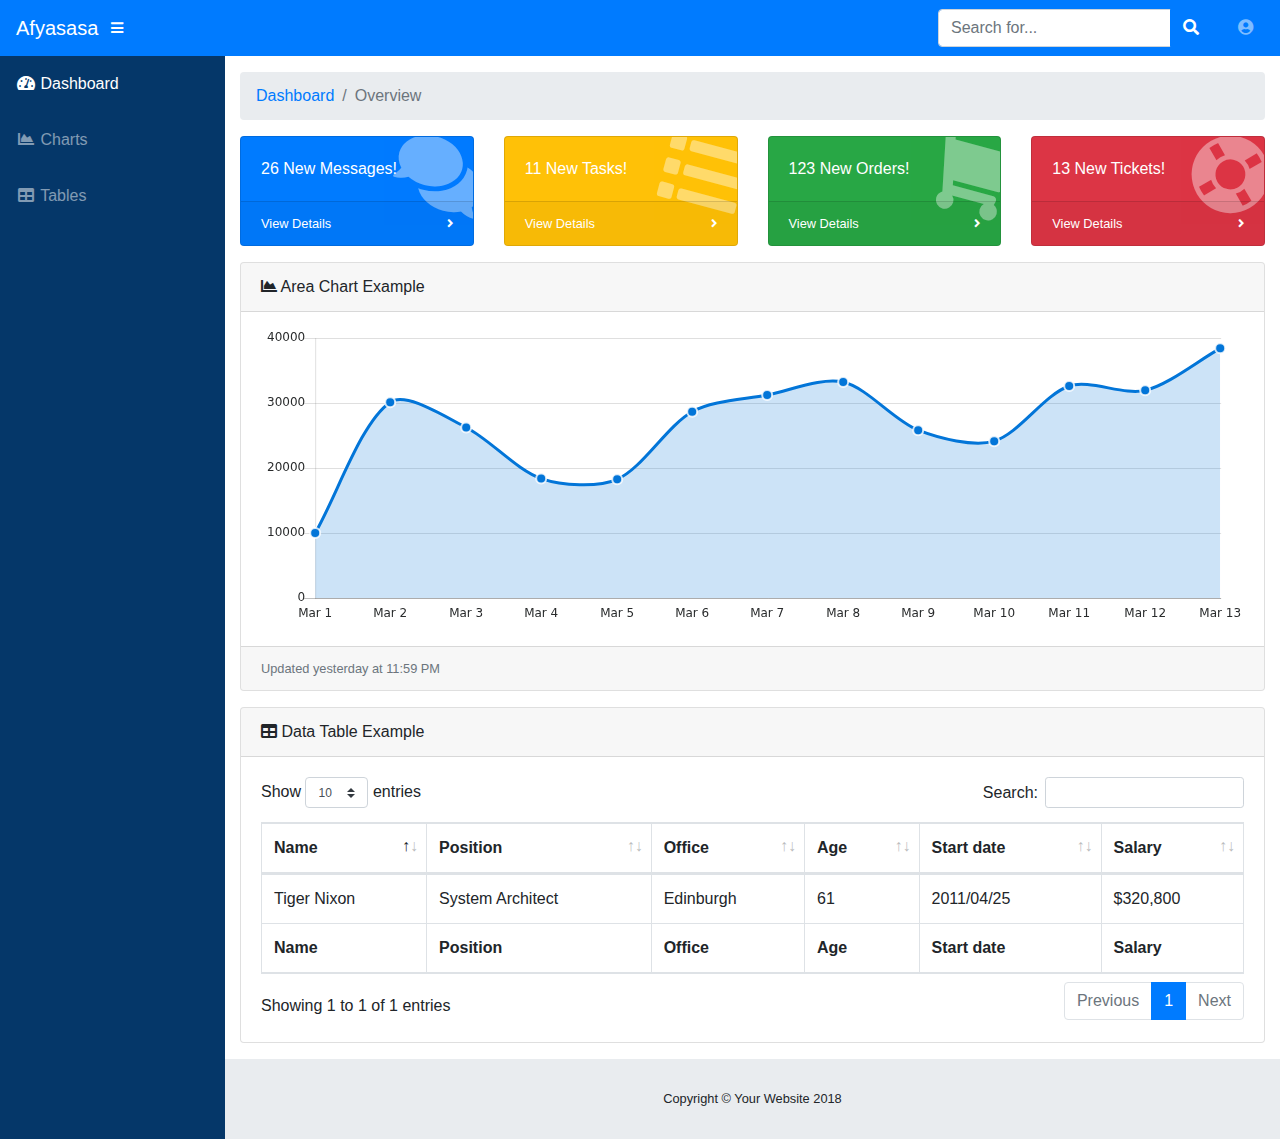
==== dashboard/index.html @ caf33d4a "intial commit" ====
<!DOCTYPE html>
<html lang="en">

  <head>

    <meta charset="utf-8">
    <meta http-equiv="X-UA-Compatible" content="IE=edge">
    <meta name="viewport" content="width=device-width, initial-scale=1, shrink-to-fit=no">
    <meta name="description" content="">
    <meta name="author" content="">

    <title>AfyaSasa - Dashboard</title>
    <link href="../ui/css/bootstrap.min.css" rel="stylesheet">
    <link href="../ui/css/fontawesome-free/css/all.min.css" rel="stylesheet" type="text/css">
    <link href="../ui/vendor/datatables/dataTables.bootstrap4.css" rel="stylesheet">
    <link href="../ui/css/sb-admin.css" rel="stylesheet">

  </head>

  <body id="page-top">

    <nav class="navbar navbar-expand navbar-dark bg-primary static-top">

      <a class="navbar-brand mr-1" href="index.html">Afyasasa</a>

      <button class="btn btn-link btn-sm text-white order-1 order-sm-0" id="sidebarToggle" href="#">
        <i class="fas fa-bars"></i>
      </button>

      <!-- Navbar Search -->
      <form class="d-none d-md-inline-block form-inline ml-auto mr-0 mr-md-3 my-2 my-md-0">
        <div class="input-group">
          <input type="text" class="form-control" placeholder="Search for..." aria-label="Search" aria-describedby="basic-addon2">
          <div class="input-group-append">
            <button class="btn btn-primary" type="button">
              <i class="fas fa-search"></i>
            </button>
          </div>
        </div>
      </form>

      <!-- Navbar -->
      <ul class="navbar-nav ml-auto ml-md-0">
        <li class="nav-item dropdown no-arrow">
          <a class="nav-link dropdown-toggle" href="#" id="userDropdown" role="button" data-toggle="dropdown" aria-haspopup="true" aria-expanded="false">
            <i class="fas fa-user-circle fa-fw"></i>
          </a>
          <div class="dropdown-menu dropdown-menu-right" aria-labelledby="userDropdown">
            <a class="dropdown-item" href="#">Settings</a>
            <a class="dropdown-item" href="#">Activity Log</a>
            <div class="dropdown-divider"></div>
            <a class="dropdown-item" href="#" data-toggle="modal" data-target="#logoutModal">Logout</a>
          </div>
        </li>
      </ul>

    </nav>

    <div id="wrapper">

      <!-- Sidebar -->
      <ul class="sidebar navbar-nav">
        <li class="nav-item active">
          <a class="nav-link" href="index.html">
            <i class="fas fa-fw fa-tachometer-alt"></i>
            <span>Dashboard</span>
          </a>
        </li>
        <!--<li class="nav-item dropdown">
          <a class="nav-link dropdown-toggle" href="#" id="pagesDropdown" role="button" data-toggle="dropdown" aria-haspopup="true" aria-expanded="false">
            <i class="fas fa-fw fa-folder"></i>
            <span>Pages</span>
          </a>
          <div class="dropdown-menu" aria-labelledby="pagesDropdown">
            <h6 class="dropdown-header">Login Screens:</h6>
            <a class="dropdown-item" href="login.html">Login</a>
            <a class="dropdown-item" href="register.html">Register</a>
            <a class="dropdown-item" href="forgot-password.html">Forgot Password</a>
            <div class="dropdown-divider"></div>
            <h6 class="dropdown-header">Other Pages:</h6>
            <a class="dropdown-item" href="404.html">404 Page</a>
            <a class="dropdown-item" href="blank.html">Blank Page</a>
          </div>
        </li>-->
        <li class="nav-item">
          <a class="nav-link" href="charts.html">
            <i class="fas fa-fw fa-chart-area"></i>
            <span>Charts</span></a>
        </li>
        <li class="nav-item">
          <a class="nav-link" href="tables.html">
            <i class="fas fa-fw fa-table"></i>
            <span>Tables</span></a>
        </li>
      </ul>

      <div id="content-wrapper">

        <div class="container-fluid">

          <!-- Breadcrumbs-->
          <ol class="breadcrumb">
            <li class="breadcrumb-item">
              <a href="#">Dashboard</a>
            </li>
            <li class="breadcrumb-item active">Overview</li>
          </ol>

          <!-- Icon Cards-->
          <div class="row">
            <div class="col-xl-3 col-sm-6 mb-3">
              <div class="card text-white bg-primary o-hidden h-100">
                <div class="card-body">
                  <div class="card-body-icon">
                    <i class="fas fa-fw fa-comments"></i>
                  </div>
                  <div class="mr-5">26 New Messages!</div>
                </div>
                <a class="card-footer text-white clearfix small z-1" href="#">
                  <span class="float-left">View Details</span>
                  <span class="float-right">
                    <i class="fas fa-angle-right"></i>
                  </span>
                </a>
              </div>
            </div>
            <div class="col-xl-3 col-sm-6 mb-3">
              <div class="card text-white bg-warning o-hidden h-100">
                <div class="card-body">
                  <div class="card-body-icon">
                    <i class="fas fa-fw fa-list"></i>
                  </div>
                  <div class="mr-5">11 New Tasks!</div>
                </div>
                <a class="card-footer text-white clearfix small z-1" href="#">
                  <span class="float-left">View Details</span>
                  <span class="float-right">
                    <i class="fas fa-angle-right"></i>
                  </span>
                </a>
              </div>
            </div>
            <div class="col-xl-3 col-sm-6 mb-3">
              <div class="card text-white bg-success o-hidden h-100">
                <div class="card-body">
                  <div class="card-body-icon">
                    <i class="fas fa-fw fa-shopping-cart"></i>
                  </div>
                  <div class="mr-5">123 New Orders!</div>
                </div>
                <a class="card-footer text-white clearfix small z-1" href="#">
                  <span class="float-left">View Details</span>
                  <span class="float-right">
                    <i class="fas fa-angle-right"></i>
                  </span>
                </a>
              </div>
            </div>
            <div class="col-xl-3 col-sm-6 mb-3">
              <div class="card text-white bg-danger o-hidden h-100">
                <div class="card-body">
                  <div class="card-body-icon">
                    <i class="fas fa-fw fa-life-ring"></i>
                  </div>
                  <div class="mr-5">13 New Tickets!</div>
                </div>
                <a class="card-footer text-white clearfix small z-1" href="#">
                  <span class="float-left">View Details</span>
                  <span class="float-right">
                    <i class="fas fa-angle-right"></i>
                  </span>
                </a>
              </div>
            </div>
          </div>

          <!-- Area Chart Example-->
          <div class="card mb-3">
            <div class="card-header">
              <i class="fas fa-chart-area"></i>
              Area Chart Example</div>
            <div class="card-body">
              <canvas id="myAreaChart" width="100%" height="30"></canvas>
            </div>
            <div class="card-footer small text-muted">Updated yesterday at 11:59 PM</div>
          </div>

          <!-- DataTables Example -->
          <div class="card mb-3">
            <div class="card-header">
              <i class="fas fa-table"></i>
              Data Table Example</div>
            <div class="card-body">
              <div class="table-responsive">
                <table class="table table-bordered" id="dataTable" width="100%" cellspacing="0">
                  <thead>
                    <tr>
                      <th>Name</th>
                      <th>Position</th>
                      <th>Office</th>
                      <th>Age</th>
                      <th>Start date</th>
                      <th>Salary</th>
                    </tr>
                  </thead>
                  <tfoot>
                    <tr>
                      <th>Name</th>
                      <th>Position</th>
                      <th>Office</th>
                      <th>Age</th>
                      <th>Start date</th>
                      <th>Salary</th>
                    </tr>
                  </tfoot>
                  <tbody>
                    <tr>
                      <td>Tiger Nixon</td>
                      <td>System Architect</td>
                      <td>Edinburgh</td>
                      <td>61</td>
                      <td>2011/04/25</td>
                      <td>$320,800</td>
                    </tr>
                  </tbody>
                </table>
              </div>
            </div>
          </div>

        </div>
        <!-- /.container-fluid -->

        <!-- Sticky Footer -->
        <footer class="sticky-footer">
          <div class="container my-auto">
            <div class="copyright text-center my-auto">
              <span>Copyright © Your Website 2018</span>
            </div>
          </div>
        </footer>

      </div>
      <!-- /.content-wrapper -->

    </div>
    <!-- /#wrapper -->

    <!-- Scroll to Top Button-->
    <a class="scroll-to-top rounded" href="#page-top">
      <i class="fas fa-angle-up"></i>
    </a>

    <!-- Logout Modal-->
    <div class="modal fade" id="logoutModal" tabindex="-1" role="dialog" aria-labelledby="exampleModalLabel" aria-hidden="true">
      <div class="modal-dialog" role="document">
        <div class="modal-content">
          <div class="modal-header">
            <h5 class="modal-title" id="exampleModalLabel">Ready to Leave?</h5>
            <button class="close" type="button" data-dismiss="modal" aria-label="Close">
              <span aria-hidden="true">×</span>
            </button>
          </div>
          <div class="modal-body">Select "Logout" below if you are ready to end your current session.</div>
          <div class="modal-footer">
            <button class="btn btn-secondary" type="button" data-dismiss="modal">Cancel</button>
            <a class="btn btn-primary" href="../auth/login.html">Logout</a>
          </div>
        </div>
      </div>
    </div>

    <!-- Bootstrap core JavaScript-->
    <script src="../ui/js/jquery.min.js"></script>
    <script src="../ui/js/bootstrap.bundle.js"></script>
    <script src="../ui/js/jquery.easing.min.js"></script>
    <script src="../ui/vendor/chart.js/Chart.min.js"></script>
    <script src="../ui/vendor/datatables/jquery.dataTables.js"></script>
    <script src="../ui/vendor/datatables/dataTables.bootstrap4.js"></script>
    <script src="../ui/js/sb-admin.js"></script>

    <script src="../ui/js/demo/datatables-demo.js"></script>
    <script src="../ui/js/demo/chart-area-demo.js"></script>

  </body>

</html>
---- ui/css/fontawesome-free/css/all.min.css ----
/*!
 * Font Awesome Free 5.3.1 by @fontawesome - https://fontawesome.com
 * License - https://fontawesome.com/license/free (Icons: CC BY 4.0, Fonts: SIL OFL 1.1, Code: MIT License)
 */
.fa,.fab,.fal,.far,.fas{-moz-osx-font-smoothing:grayscale;-webkit-font-smoothing:antialiased;display:inline-block;font-style:normal;font-variant:normal;text-rendering:auto;line-height:1}.fa-lg{font-size:1.33333em;line-height:.75em;vertical-align:-.0667em}.fa-xs{font-size:.75em}.fa-sm{font-size:.875em}.fa-1x{font-size:1em}.fa-2x{font-size:2em}.fa-3x{font-size:3em}.fa-4x{font-size:4em}.fa-5x{font-size:5em}.fa-6x{font-size:6em}.fa-7x{font-size:7em}.fa-8x{font-size:8em}.fa-9x{font-size:9em}.fa-10x{font-size:10em}.fa-fw{text-align:center;width:1.25em}.fa-ul{list-style-type:none;margin-left:2.5em;padding-left:0}.fa-ul>li{position:relative}.fa-li{left:-2em;position:absolute;text-align:center;width:2em;line-height:inherit}.fa-border{border:.08em solid #eee;border-radius:.1em;padding:.2em .25em .15em}.fa-pull-left{float:left}.fa-pull-right{float:right}.fa.fa-pull-left,.fab.fa-pull-left,.fal.fa-pull-left,.far.fa-pull-left,.fas.fa-pull-left{margin-right:.3em}.fa.fa-pull-right,.fab.fa-pull-right,.fal.fa-pull-right,.far.fa-pull-right,.fas.fa-pull-right{margin-left:.3em}.fa-spin{animation:fa-spin 2s infinite linear}.fa-pulse{animation:fa-spin 1s infinite steps(8)}@keyframes fa-spin{0%{transform:rotate(0deg)}to{transform:rotate(1turn)}}.fa-rotate-90{-ms-filter:"progid:DXImageTransform.Microsoft.BasicImage(rotation=1)";transform:rotate(90deg)}.fa-rotate-180{-ms-filter:"progid:DXImageTransform.Microsoft.BasicImage(rotation=2)";transform:rotate(180deg)}.fa-rotate-270{-ms-filter:"progid:DXImageTransform.Microsoft.BasicImage(rotation=3)";transform:rotate(270deg)}.fa-flip-horizontal{-ms-filter:"progid:DXImageTransform.Microsoft.BasicImage(rotation=0, mirror=1)";transform:scaleX(-1)}.fa-flip-vertical{transform:scaleY(-1)}.fa-flip-horizontal.fa-flip-vertical,.fa-flip-vertical{-ms-filter:"progid:DXImageTransform.Microsoft.BasicImage(rotation=2, mirror=1)"}.fa-flip-horizontal.fa-flip-vertical{transform:scale(-1)}:root .fa-flip-horizontal,:root .fa-flip-vertical,:root .fa-rotate-90,:root .fa-rotate-180,:root .fa-rotate-270{-webkit-filter:none;filter:none}.fa-stack{display:inline-block;height:2em;line-height:2em;position:relative;vertical-align:middle;width:2em}.fa-stack-1x,.fa-stack-2x{left:0;position:absolute;text-align:center;width:100%}.fa-stack-1x{line-height:inherit}.fa-stack-2x{font-size:2em}.fa-inverse{color:#fff}.fa-500px:before{content:"\f26e"}.fa-accessible-icon:before{content:"\f368"}.fa-accusoft:before{content:"\f369"}.fa-ad:before{content:"\f641"}.fa-address-book:before{content:"\f2b9"}.fa-address-card:before{content:"\f2bb"}.fa-adjust:before{content:"\f042"}.fa-adn:before{content:"\f170"}.fa-adversal:before{content:"\f36a"}.fa-affiliatetheme:before{content:"\f36b"}.fa-air-freshener:before{content:"\f5d0"}.fa-algolia:before{content:"\f36c"}.fa-align-center:before{content:"\f037"}.fa-align-justify:before{content:"\f039"}.fa-align-left:before{content:"\f036"}.fa-align-right:before{content:"\f038"}.fa-alipay:before{content:"\f642"}.fa-allergies:before{content:"\f461"}.fa-amazon:before{content:"\f270"}.fa-amazon-pay:before{content:"\f42c"}.fa-ambulance:before{content:"\f0f9"}.fa-american-sign-language-interpreting:before{content:"\f2a3"}.fa-amilia:before{content:"\f36d"}.fa-anchor:before{content:"\f13d"}.fa-android:before{content:"\f17b"}.fa-angellist:before{content:"\f209"}.fa-angle-double-down:before{content:"\f103"}.fa-angle-double-left:before{content:"\f100"}.fa-angle-double-right:before{content:"\f101"}.fa-angle-double-up:before{content:"\f102"}.fa-angle-down:before{content:"\f107"}.fa-angle-left:before{content:"\f104"}.fa-angle-right:before{content:"\f105"}.fa-angle-up:before{content:"\f106"}.fa-angry:before{content:"\f556"}.fa-angrycreative:before{content:"\f36e"}.fa-angular:before{content:"\f420"}.fa-ankh:before{content:"\f644"}.fa-app-store:before{content:"\f36f"}.fa-app-store-ios:before{content:"\f370"}.fa-apper:before{content:"\f371"}.fa-apple:before{content:"\f179"}.fa-apple-alt:before{content:"\f5d1"}.fa-apple-pay:before{content:"\f415"}.fa-archive:before{content:"\f187"}.fa-archway:before{content:"\f557"}.fa-arrow-alt-circle-down:before{content:"\f358"}.fa-arrow-alt-circle-left:before{content:"\f359"}.fa-arrow-alt-circle-right:before{content:"\f35a"}.fa-arrow-alt-circle-up:before{content:"\f35b"}.fa-arrow-circle-down:before{content:"\f0ab"}.fa-arrow-circle-left:before{content:"\f0a8"}.fa-arrow-circle-right:before{content:"\f0a9"}.fa-arrow-circle-up:before{content:"\f0aa"}.fa-arrow-down:before{content:"\f063"}.fa-arrow-left:before{content:"\f060"}.fa-arrow-right:before{content:"\f061"}.fa-arrow-up:before{content:"\f062"}.fa-arrows-alt:before{content:"\f0b2"}.fa-arrows-alt-h:before{content:"\f337"}.fa-arrows-alt-v:before{content:"\f338"}.fa-assistive-listening-systems:before{content:"\f2a2"}.fa-asterisk:before{content:"\f069"}.fa-asymmetrik:before{content:"\f372"}.fa-at:before{content:"\f1fa"}.fa-atlas:before{content:"\f558"}.fa-atom:before{content:"\f5d2"}.fa-audible:before{content:"\f373"}.fa-audio-description:before{content:"\f29e"}.fa-autoprefixer:before{content:"\f41c"}.fa-avianex:before{content:"\f374"}.fa-aviato:before{content:"\f421"}.fa-award:before{content:"\f559"}.fa-aws:before{content:"\f375"}.fa-backspace:before{content:"\f55a"}.fa-backward:before{content:"\f04a"}.fa-balance-scale:before{content:"\f24e"}.fa-ban:before{content:"\f05e"}.fa-band-aid:before{content:"\f462"}.fa-bandcamp:before{content:"\f2d5"}.fa-barcode:before{content:"\f02a"}.fa-bars:before{content:"\f0c9"}.fa-baseball-ball:before{content:"\f433"}.fa-basketball-ball:before{content:"\f434"}.fa-bath:before{content:"\f2cd"}.fa-battery-empty:before{content:"\f244"}.fa-battery-full:before{content:"\f240"}.fa-battery-half:before{content:"\f242"}.fa-battery-quarter:before{content:"\f243"}.fa-battery-three-quarters:before{content:"\f241"}.fa-bed:before{content:"\f236"}.fa-beer:before{content:"\f0fc"}.fa-behance:before{content:"\f1b4"}.fa-behance-square:before{content:"\f1b5"}.fa-bell:before{content:"\f0f3"}.fa-bell-slash:before{content:"\f1f6"}.fa-bezier-curve:before{content:"\f55b"}.fa-bible:before{content:"\f647"}.fa-bicycle:before{content:"\f206"}.fa-bimobject:before{content:"\f378"}.fa-binoculars:before{content:"\f1e5"}.fa-birthday-cake:before{content:"\f1fd"}.fa-bitbucket:before{content:"\f171"}.fa-bitcoin:before{content:"\f379"}.fa-bity:before{content:"\f37a"}.fa-black-tie:before{content:"\f27e"}.fa-blackberry:before{content:"\f37b"}.fa-blender:before{content:"\f517"}.fa-blind:before{content:"\f29d"}.fa-blogger:before{content:"\f37c"}.fa-blogger-b:before{content:"\f37d"}.fa-bluetooth:before{content:"\f293"}.fa-bluetooth-b:before{content:"\f294"}.fa-bold:before{content:"\f032"}.fa-bolt:before{content:"\f0e7"}.fa-bomb:before{content:"\f1e2"}.fa-bone:before{content:"\f5d7"}.fa-bong:before{content:"\f55c"}.fa-book:before{content:"\f02d"}.fa-book-open:before{content:"\f518"}.fa-book-reader:before{content:"\f5da"}.fa-bookmark:before{content:"\f02e"}.fa-bowling-ball:before{content:"\f436"}.fa-box:before{content:"\f466"}.fa-box-open:before{content:"\f49e"}.fa-boxes:before{content:"\f468"}.fa-braille:before{content:"\f2a1"}.fa-brain:before{content:"\f5dc"}.fa-briefcase:before{content:"\f0b1"}.fa-briefcase-medical:before{content:"\f469"}.fa-broadcast-tower:before{content:"\f519"}.fa-broom:before{content:"\f51a"}.fa-brush:before{content:"\f55d"}.fa-btc:before{content:"\f15a"}.fa-bug:before{content:"\f188"}.fa-building:before{content:"\f1ad"}.fa-bullhorn:before{content:"\f0a1"}.fa-bullseye:before{content:"\f140"}.fa-burn:before{content:"\f46a"}.fa-buromobelexperte:before{content:"\f37f"}.fa-bus:before{content:"\f207"}.fa-bus-alt:before{content:"\f55e"}.fa-business-time:before{content:"\f64a"}.fa-buysellads:before{content:"\f20d"}.fa-calculator:before{content:"\f1ec"}.fa-calendar:before{content:"\f133"}.fa-calendar-alt:before{content:"\f073"}.fa-calendar-check:before{content:"\f274"}.fa-calendar-minus:before{content:"\f272"}.fa-calendar-plus:before{content:"\f271"}.fa-calendar-times:before{content:"\f273"}.fa-camera:before{content:"\f030"}.fa-camera-retro:before{content:"\f083"}.fa-cannabis:before{content:"\f55f"}.fa-capsules:before{content:"\f46b"}.fa-car:before{content:"\f1b9"}.fa-car-alt:before{content:"\f5de"}.fa-car-battery:before{content:"\f5df"}.fa-car-crash:before{content:"\f5e1"}.fa-car-side:before{content:"\f5e4"}.fa-caret-down:before{content:"\f0d7"}.fa-caret-left:before{content:"\f0d9"}.fa-caret-right:before{content:"\f0da"}.fa-caret-square-down:before{content:"\f150"}.fa-caret-square-left:before{content:"\f191"}.fa-caret-square-right:before{content:"\f152"}.fa-caret-square-up:before{content:"\f151"}.fa-caret-up:before{content:"\f0d8"}.fa-cart-arrow-down:before{content:"\f218"}.fa-cart-plus:before{content:"\f217"}.fa-cc-amazon-pay:before{content:"\f42d"}.fa-cc-amex:before{content:"\f1f3"}.fa-cc-apple-pay:before{content:"\f416"}.fa-cc-diners-club:before{content:"\f24c"}.fa-cc-discover:before{content:"\f1f2"}.fa-cc-jcb:before{content:"\f24b"}.fa-cc-mastercard:before{content:"\f1f1"}.fa-cc-paypal:before{content:"\f1f4"}.fa-cc-stripe:before{content:"\f1f5"}.fa-cc-visa:before{content:"\f1f0"}.fa-centercode:before{content:"\f380"}.fa-certificate:before{content:"\f0a3"}.fa-chalkboard:before{content:"\f51b"}.fa-chalkboard-teacher:before{content:"\f51c"}.fa-charging-station:before{content:"\f5e7"}.fa-chart-area:before{content:"\f1fe"}.fa-chart-bar:before{content:"\f080"}.fa-chart-line:before{content:"\f201"}.fa-chart-pie:before{content:"\f200"}.fa-check:before{content:"\f00c"}.fa-check-circle:before{content:"\f058"}.fa-check-double:before{content:"\f560"}.fa-check-square:before{content:"\f14a"}.fa-chess:before{content:"\f439"}.fa-chess-bishop:before{content:"\f43a"}.fa-chess-board:before{content:"\f43c"}.fa-chess-king:before{content:"\f43f"}.fa-chess-knight:before{content:"\f441"}.fa-chess-pawn:before{content:"\f443"}.fa-chess-queen:before{content:"\f445"}.fa-chess-rook:before{content:"\f447"}.fa-chevron-circle-down:before{content:"\f13a"}.fa-chevron-circle-left:before{content:"\f137"}.fa-chevron-circle-right:before{content:"\f138"}.fa-chevron-circle-up:before{content:"\f139"}.fa-chevron-down:before{content:"\f078"}.fa-chevron-left:before{content:"\f053"}.fa-chevron-right:before{content:"\f054"}.fa-chevron-up:before{content:"\f077"}.fa-child:before{content:"\f1ae"}.fa-chrome:before{content:"\f268"}.fa-church:before{content:"\f51d"}.fa-circle:before{content:"\f111"}.fa-circle-notch:before{content:"\f1ce"}.fa-city:before{content:"\f64f"}.fa-clipboard:before{content:"\f328"}.fa-clipboard-check:before{content:"\f46c"}.fa-clipboard-list:before{content:"\f46d"}.fa-clock:before{content:"\f017"}.fa-clone:before{content:"\f24d"}.fa-closed-captioning:before{content:"\f20a"}.fa-cloud:before{content:"\f0c2"}.fa-cloud-download-alt:before{content:"\f381"}.fa-cloud-upload-alt:before{content:"\f382"}.fa-cloudscale:before{content:"\f383"}.fa-cloudsmith:before{content:"\f384"}.fa-cloudversify:before{content:"\f385"}.fa-cocktail:before{content:"\f561"}.fa-code:before{content:"\f121"}.fa-code-branch:before{content:"\f126"}.fa-codepen:before{content:"\f1cb"}.fa-codiepie:before{content:"\f284"}.fa-coffee:before{content:"\f0f4"}.fa-cog:before{content:"\f013"}.fa-cogs:before{content:"\f085"}.fa-coins:before{content:"\f51e"}.fa-columns:before{content:"\f0db"}.fa-comment:before{content:"\f075"}.fa-comment-alt:before{content:"\f27a"}.fa-comment-dollar:before{content:"\f651"}.fa-comment-dots:before{content:"\f4ad"}.fa-comment-slash:before{content:"\f4b3"}.fa-comments:before{content:"\f086"}.fa-comments-dollar:before{content:"\f653"}.fa-compact-disc:before{content:"\f51f"}.fa-compass:before{content:"\f14e"}.fa-compress:before{content:"\f066"}.fa-concierge-bell:before{content:"\f562"}.fa-connectdevelop:before{content:"\f20e"}.fa-contao:before{content:"\f26d"}.fa-cookie:before{content:"\f563"}.fa-cookie-bite:before{content:"\f564"}.fa-copy:before{content:"\f0c5"}.fa-copyright:before{content:"\f1f9"}.fa-couch:before{content:"\f4b8"}.fa-cpanel:before{content:"\f388"}.fa-creative-commons:before{content:"\f25e"}.fa-creative-commons-by:before{content:"\f4e7"}.fa-creative-commons-nc:before{content:"\f4e8"}.fa-creative-commons-nc-eu:before{content:"\f4e9"}.fa-creative-commons-nc-jp:before{content:"\f4ea"}.fa-creative-commons-nd:before{content:"\f4eb"}.fa-creative-commons-pd:before{content:"\f4ec"}.fa-creative-commons-pd-alt:before{content:"\f4ed"}.fa-creative-commons-remix:before{content:"\f4ee"}.fa-creative-commons-sa:before{content:"\f4ef"}.fa-creative-commons-sampling:before{content:"\f4f0"}.fa-creative-commons-sampling-plus:before{content:"\f4f1"}.fa-creative-commons-share:before{content:"\f4f2"}.fa-credit-card:before{content:"\f09d"}.fa-crop:before{content:"\f125"}.fa-crop-alt:before{content:"\f565"}.fa-cross:before{content:"\f654"}.fa-crosshairs:before{content:"\f05b"}.fa-crow:before{content:"\f520"}.fa-crown:before{content:"\f521"}.fa-css3:before{content:"\f13c"}.fa-css3-alt:before{content:"\f38b"}.fa-cube:before{content:"\f1b2"}.fa-cubes:before{content:"\f1b3"}.fa-cut:before{content:"\f0c4"}.fa-cuttlefish:before{content:"\f38c"}.fa-d-and-d:before{content:"\f38d"}.fa-dashcube:before{content:"\f210"}.fa-database:before{content:"\f1c0"}.fa-deaf:before{content:"\f2a4"}.fa-delicious:before{content:"\f1a5"}.fa-deploydog:before{content:"\f38e"}.fa-deskpro:before{content:"\f38f"}.fa-desktop:before{content:"\f108"}.fa-deviantart:before{content:"\f1bd"}.fa-dharmachakra:before{content:"\f655"}.fa-diagnoses:before{content:"\f470"}.fa-dice:before{content:"\f522"}.fa-dice-five:before{content:"\f523"}.fa-dice-four:before{content:"\f524"}.fa-dice-one:before{content:"\f525"}.fa-dice-six:before{content:"\f526"}.fa-dice-three:before{content:"\f527"}.fa-dice-two:before{content:"\f528"}.fa-digg:before{content:"\f1a6"}.fa-digital-ocean:before{content:"\f391"}.fa-digital-tachograph:before{content:"\f566"}.fa-directions:before{content:"\f5eb"}.fa-discord:before{content:"\f392"}.fa-discourse:before{content:"\f393"}.fa-divide:before{content:"\f529"}.fa-dizzy:before{content:"\f567"}.fa-dna:before{content:"\f471"}.fa-dochub:before{content:"\f394"}.fa-docker:before{content:"\f395"}.fa-dollar-sign:before{content:"\f155"}.fa-dolly:before{content:"\f472"}.fa-dolly-flatbed:before{content:"\f474"}.fa-donate:before{content:"\f4b9"}.fa-door-closed:before{content:"\f52a"}.fa-door-open:before{content:"\f52b"}.fa-dot-circle:before{content:"\f192"}.fa-dove:before{content:"\f4ba"}.fa-download:before{content:"\f019"}.fa-draft2digital:before{content:"\f396"}.fa-drafting-compass:before{content:"\f568"}.fa-draw-polygon:before{content:"\f5ee"}.fa-dribbble:before{content:"\f17d"}.fa-dribbble-square:before{content:"\f397"}.fa-dropbox:before{content:"\f16b"}.fa-drum:before{content:"\f569"}.fa-drum-steelpan:before{content:"\f56a"}.fa-drupal:before{content:"\f1a9"}.fa-dumbbell:before{content:"\f44b"}.fa-dyalog:before{content:"\f399"}.fa-earlybirds:before{content:"\f39a"}.fa-ebay:before{content:"\f4f4"}.fa-edge:before{content:"\f282"}.fa-edit:before{content:"\f044"}.fa-eject:before{content:"\f052"}.fa-elementor:before{content:"\f430"}.fa-ellipsis-h:before{content:"\f141"}.fa-ellipsis-v:before{content:"\f142"}.fa-ello:before{content:"\f5f1"}.fa-ember:before{content:"\f423"}.fa-empire:before{content:"\f1d1"}.fa-envelope:before{content:"\f0e0"}.fa-envelope-open:before{content:"\f2b6"}.fa-envelope-open-text:before{content:"\f658"}.fa-envelope-square:before{content:"\f199"}.fa-envira:before{content:"\f299"}.fa-equals:before{content:"\f52c"}.fa-eraser:before{content:"\f12d"}.fa-erlang:before{content:"\f39d"}.fa-ethereum:before{content:"\f42e"}.fa-etsy:before{content:"\f2d7"}.fa-euro-sign:before{content:"\f153"}.fa-exchange-alt:before{content:"\f362"}.fa-exclamation:before{content:"\f12a"}.fa-exclamation-circle:before{content:"\f06a"}.fa-exclamation-triangle:before{content:"\f071"}.fa-expand:before{content:"\f065"}.fa-expand-arrows-alt:before{content:"\f31e"}.fa-expeditedssl:before{content:"\f23e"}.fa-external-link-alt:before{content:"\f35d"}.fa-external-link-square-alt:before{content:"\f360"}.fa-eye:before{content:"\f06e"}.fa-eye-dropper:before{content:"\f1fb"}.fa-eye-slash:before{content:"\f070"}.fa-facebook:before{content:"\f09a"}.fa-facebook-f:before{content:"\f39e"}.fa-facebook-messenger:before{content:"\f39f"}.fa-facebook-square:before{content:"\f082"}.fa-fast-backward:before{content:"\f049"}.fa-fast-forward:before{content:"\f050"}.fa-fax:before{content:"\f1ac"}.fa-feather:before{content:"\f52d"}.fa-feather-alt:before{content:"\f56b"}.fa-female:before{content:"\f182"}.fa-fighter-jet:before{content:"\f0fb"}.fa-file:before{content:"\f15b"}.fa-file-alt:before{content:"\f15c"}.fa-file-archive:before{content:"\f1c6"}.fa-file-audio:before{content:"\f1c7"}.fa-file-code:before{content:"\f1c9"}.fa-file-contract:before{content:"\f56c"}.fa-file-download:before{content:"\f56d"}.fa-file-excel:before{content:"\f1c3"}.fa-file-export:before{content:"\f56e"}.fa-file-image:before{content:"\f1c5"}.fa-file-import:before{content:"\f56f"}.fa-file-invoice:before{content:"\f570"}.fa-file-invoice-dollar:before{content:"\f571"}.fa-file-medical:before{content:"\f477"}.fa-file-medical-alt:before{content:"\f478"}.fa-file-pdf:before{content:"\f1c1"}.fa-file-powerpoint:before{content:"\f1c4"}.fa-file-prescription:before{content:"\f572"}.fa-file-signature:before{content:"\f573"}.fa-file-upload:before{content:"\f574"}.fa-file-video:before{content:"\f1c8"}.fa-file-word:before{content:"\f1c2"}.fa-fill:before{content:"\f575"}.fa-fill-drip:before{content:"\f576"}.fa-film:before{content:"\f008"}.fa-filter:before{content:"\f0b0"}.fa-fingerprint:before{content:"\f577"}.fa-fire:before{content:"\f06d"}.fa-fire-extinguisher:before{content:"\f134"}.fa-firefox:before{content:"\f269"}.fa-first-aid:before{content:"\f479"}.fa-first-order:before{content:"\f2b0"}.fa-first-order-alt:before{content:"\f50a"}.fa-firstdraft:before{content:"\f3a1"}.fa-fish:before{content:"\f578"}.fa-flag:before{content:"\f024"}.fa-flag-checkered:before{content:"\f11e"}.fa-flask:before{content:"\f0c3"}.fa-flickr:before{content:"\f16e"}.fa-flipboard:before{content:"\f44d"}.fa-flushed:before{content:"\f579"}.fa-fly:before{content:"\f417"}.fa-folder:before{content:"\f07b"}.fa-folder-minus:before{content:"\f65d"}.fa-folder-open:before{content:"\f07c"}.fa-folder-plus:before{content:"\f65e"}.fa-font:before{content:"\f031"}.fa-font-awesome:before{content:"\f2b4"}.fa-font-awesome-alt:before{content:"\f35c"}.fa-font-awesome-flag:before{content:"\f425"}.fa-font-awesome-logo-full:before{content:"\f4e6"}.fa-fonticons:before{content:"\f280"}.fa-fonticons-fi:before{content:"\f3a2"}.fa-football-ball:before{content:"\f44e"}.fa-fort-awesome:before{content:"\f286"}.fa-fort-awesome-alt:before{content:"\f3a3"}.fa-forumbee:before{content:"\f211"}.fa-forward:before{content:"\f04e"}.fa-foursquare:before{content:"\f180"}.fa-free-code-camp:before{content:"\f2c5"}.fa-freebsd:before{content:"\f3a4"}.fa-frog:before{content:"\f52e"}.fa-frown:before{content:"\f119"}.fa-frown-open:before{content:"\f57a"}.fa-fulcrum:before{content:"\f50b"}.fa-funnel-dollar:before{content:"\f662"}.fa-futbol:before{content:"\f1e3"}.fa-galactic-republic:before{content:"\f50c"}.fa-galactic-senate:before{content:"\f50d"}.fa-gamepad:before{content:"\f11b"}.fa-gas-pump:before{content:"\f52f"}.fa-gavel:before{content:"\f0e3"}.fa-gem:before{content:"\f3a5"}.fa-genderless:before{content:"\f22d"}.fa-get-pocket:before{content:"\f265"}.fa-gg:before{content:"\f260"}.fa-gg-circle:before{content:"\f261"}.fa-gift:before{content:"\f06b"}.fa-git:before{content:"\f1d3"}.fa-git-square:before{content:"\f1d2"}.fa-github:before{content:"\f09b"}.fa-github-alt:before{content:"\f113"}.fa-github-square:before{content:"\f092"}.fa-gitkraken:before{content:"\f3a6"}.fa-gitlab:before{content:"\f296"}.fa-gitter:before{content:"\f426"}.fa-glass-martini:before{content:"\f000"}.fa-glass-martini-alt:before{content:"\f57b"}.fa-glasses:before{content:"\f530"}.fa-glide:before{content:"\f2a5"}.fa-glide-g:before{content:"\f2a6"}.fa-globe:before{content:"\f0ac"}.fa-globe-africa:before{content:"\f57c"}.fa-globe-americas:before{content:"\f57d"}.fa-globe-asia:before{content:"\f57e"}.fa-gofore:before{content:"\f3a7"}.fa-golf-ball:before{content:"\f450"}.fa-goodreads:before{content:"\f3a8"}.fa-goodreads-g:before{content:"\f3a9"}.fa-google:before{content:"\f1a0"}.fa-google-drive:before{content:"\f3aa"}.fa-google-play:before{content:"\f3ab"}.fa-google-plus:before{content:"\f2b3"}.fa-google-plus-g:before{content:"\f0d5"}.fa-google-plus-square:before{content:"\f0d4"}.fa-google-wallet:before{content:"\f1ee"}.fa-gopuram:before{content:"\f664"}.fa-graduation-cap:before{content:"\f19d"}.fa-gratipay:before{content:"\f184"}.fa-grav:before{content:"\f2d6"}.fa-greater-than:before{content:"\f531"}.fa-greater-than-equal:before{content:"\f532"}.fa-grimace:before{content:"\f57f"}.fa-grin:before{content:"\f580"}.fa-grin-alt:before{content:"\f581"}.fa-grin-beam:before{content:"\f582"}.fa-grin-beam-sweat:before{content:"\f583"}.fa-grin-hearts:before{content:"\f584"}.fa-grin-squint:before{content:"\f585"}.fa-grin-squint-tears:before{content:"\f586"}.fa-grin-stars:before{content:"\f587"}.fa-grin-tears:before{content:"\f588"}.fa-grin-tongue:before{content:"\f589"}.fa-grin-tongue-squint:before{content:"\f58a"}.fa-grin-tongue-wink:before{content:"\f58b"}.fa-grin-wink:before{content:"\f58c"}.fa-grip-horizontal:before{content:"\f58d"}.fa-grip-vertical:before{content:"\f58e"}.fa-gripfire:before{content:"\f3ac"}.fa-grunt:before{content:"\f3ad"}.fa-gulp:before{content:"\f3ae"}.fa-h-square:before{content:"\f0fd"}.fa-hacker-news:before{content:"\f1d4"}.fa-hacker-news-square:before{content:"\f3af"}.fa-hackerrank:before{content:"\f5f7"}.fa-hamsa:before{content:"\f665"}.fa-hand-holding:before{content:"\f4bd"}.fa-hand-holding-heart:before{content:"\f4be"}.fa-hand-holding-usd:before{content:"\f4c0"}.fa-hand-lizard:before{content:"\f258"}.fa-hand-paper:before{content:"\f256"}.fa-hand-peace:before{content:"\f25b"}.fa-hand-point-down:before{content:"\f0a7"}.fa-hand-point-left:before{content:"\f0a5"}.fa-hand-point-right:before{content:"\f0a4"}.fa-hand-point-up:before{content:"\f0a6"}.fa-hand-pointer:before{content:"\f25a"}.fa-hand-rock:before{content:"\f255"}.fa-hand-scissors:before{content:"\f257"}.fa-hand-spock:before{content:"\f259"}.fa-hands:before{content:"\f4c2"}.fa-hands-helping:before{content:"\f4c4"}.fa-handshake:before{content:"\f2b5"}.fa-hashtag:before{content:"\f292"}.fa-haykal:before{content:"\f666"}.fa-hdd:before{content:"\f0a0"}.fa-heading:before{content:"\f1dc"}.fa-headphones:before{content:"\f025"}.fa-headphones-alt:before{content:"\f58f"}.fa-headset:before{content:"\f590"}.fa-heart:before{content:"\f004"}.fa-heartbeat:before{content:"\f21e"}.fa-helicopter:before{content:"\f533"}.fa-highlighter:before{content:"\f591"}.fa-hips:before{content:"\f452"}.fa-hire-a-helper:before{content:"\f3b0"}.fa-history:before{content:"\f1da"}.fa-hockey-puck:before{content:"\f453"}.fa-home:before{content:"\f015"}.fa-hooli:before{content:"\f427"}.fa-hornbill:before{content:"\f592"}.fa-hospital:before{content:"\f0f8"}.fa-hospital-alt:before{content:"\f47d"}.fa-hospital-symbol:before{content:"\f47e"}.fa-hot-tub:before{content:"\f593"}.fa-hotel:before{content:"\f594"}.fa-hotjar:before{content:"\f3b1"}.fa-hourglass:before{content:"\f254"}.fa-hourglass-end:before{content:"\f253"}.fa-hourglass-half:before{content:"\f252"}.fa-hourglass-start:before{content:"\f251"}.fa-houzz:before{content:"\f27c"}.fa-html5:before{content:"\f13b"}.fa-hubspot:before{content:"\f3b2"}.fa-i-cursor:before{content:"\f246"}.fa-id-badge:before{content:"\f2c1"}.fa-id-card:before{content:"\f2c2"}.fa-id-card-alt:before{content:"\f47f"}.fa-image:before{content:"\f03e"}.fa-images:before{content:"\f302"}.fa-imdb:before{content:"\f2d8"}.fa-inbox:before{content:"\f01c"}.fa-indent:before{content:"\f03c"}.fa-industry:before{content:"\f275"}.fa-infinity:before{content:"\f534"}.fa-info:before{content:"\f129"}.fa-info-circle:before{content:"\f05a"}.fa-instagram:before{content:"\f16d"}.fa-internet-explorer:before{content:"\f26b"}.fa-ioxhost:before{content:"\f208"}.fa-italic:before{content:"\f033"}.fa-itunes:before{content:"\f3b4"}.fa-itunes-note:before{content:"\f3b5"}.fa-java:before{content:"\f4e4"}.fa-jedi:before{content:"\f669"}.fa-jedi-order:before{content:"\f50e"}.fa-jenkins:before{content:"\f3b6"}.fa-joget:before{content:"\f3b7"}.fa-joint:before{content:"\f595"}.fa-joomla:before{content:"\f1aa"}.fa-journal-whills:before{content:"\f66a"}.fa-js:before{content:"\f3b8"}.fa-js-square:before{content:"\f3b9"}.fa-jsfiddle:before{content:"\f1cc"}.fa-kaaba:before{content:"\f66b"}.fa-kaggle:before{content:"\f5fa"}.fa-key:before{content:"\f084"}.fa-keybase:before{content:"\f4f5"}.fa-keyboard:before{content:"\f11c"}.fa-keycdn:before{content:"\f3ba"}.fa-khanda:before{content:"\f66d"}.fa-kickstarter:before{content:"\f3bb"}.fa-kickstarter-k:before{content:"\f3bc"}.fa-kiss:before{content:"\f596"}.fa-kiss-beam:before{content:"\f597"}.fa-kiss-wink-heart:before{content:"\f598"}.fa-kiwi-bird:before{content:"\f535"}.fa-korvue:before{content:"\f42f"}.fa-landmark:before{content:"\f66f"}.fa-language:before{content:"\f1ab"}.fa-laptop:before{content:"\f109"}.fa-laptop-code:before{content:"\f5fc"}.fa-laravel:before{content:"\f3bd"}.fa-lastfm:before{content:"\f202"}.fa-lastfm-square:before{content:"\f203"}.fa-laugh:before{content:"\f599"}.fa-laugh-beam:before{content:"\f59a"}.fa-laugh-squint:before{content:"\f59b"}.fa-laugh-wink:before{content:"\f59c"}.fa-layer-group:before{content:"\f5fd"}.fa-leaf:before{content:"\f06c"}.fa-leanpub:before{content:"\f212"}.fa-lemon:before{content:"\f094"}.fa-less:before{content:"\f41d"}.fa-less-than:before{content:"\f536"}.fa-less-than-equal:before{content:"\f537"}.fa-level-down-alt:before{content:"\f3be"}.fa-level-up-alt:before{content:"\f3bf"}.fa-life-ring:before{content:"\f1cd"}.fa-lightbulb:before{content:"\f0eb"}.fa-line:before{content:"\f3c0"}.fa-link:before{content:"\f0c1"}.fa-linkedin:before{content:"\f08c"}.fa-linkedin-in:before{content:"\f0e1"}.fa-linode:before{content:"\f2b8"}.fa-linux:before{content:"\f17c"}.fa-lira-sign:before{content:"\f195"}.fa-list:before{content:"\f03a"}.fa-list-alt:before{content:"\f022"}.fa-list-ol:before{content:"\f0cb"}.fa-list-ul:before{content:"\f0ca"}.fa-location-arrow:before{content:"\f124"}.fa-lock:before{content:"\f023"}.fa-lock-open:before{content:"\f3c1"}.fa-long-arrow-alt-down:before{content:"\f309"}.fa-long-arrow-alt-left:before{content:"\f30a"}.fa-long-arrow-alt-right:before{content:"\f30b"}.fa-long-arrow-alt-up:before{content:"\f30c"}.fa-low-vision:before{content:"\f2a8"}.fa-luggage-cart:before{content:"\f59d"}.fa-lyft:before{content:"\f3c3"}.fa-magento:before{content:"\f3c4"}.fa-magic:before{content:"\f0d0"}.fa-magnet:before{content:"\f076"}.fa-mail-bulk:before{content:"\f674"}.fa-mailchimp:before{content:"\f59e"}.fa-male:before{content:"\f183"}.fa-mandalorian:before{content:"\f50f"}.fa-map:before{content:"\f279"}.fa-map-marked:before{content:"\f59f"}.fa-map-marked-alt:before{content:"\f5a0"}.fa-map-marker:before{content:"\f041"}.fa-map-marker-alt:before{content:"\f3c5"}.fa-map-pin:before{content:"\f276"}.fa-map-signs:before{content:"\f277"}.fa-markdown:before{content:"\f60f"}.fa-marker:before{content:"\f5a1"}.fa-mars:before{content:"\f222"}.fa-mars-double:before{content:"\f227"}.fa-mars-stroke:before{content:"\f229"}.fa-mars-stroke-h:before{content:"\f22b"}.fa-mars-stroke-v:before{content:"\f22a"}.fa-mastodon:before{content:"\f4f6"}.fa-maxcdn:before{content:"\f136"}.fa-medal:before{content:"\f5a2"}.fa-medapps:before{content:"\f3c6"}.fa-medium:before{content:"\f23a"}.fa-medium-m:before{content:"\f3c7"}.fa-medkit:before{content:"\f0fa"}.fa-medrt:before{content:"\f3c8"}.fa-meetup:before{content:"\f2e0"}.fa-megaport:before{content:"\f5a3"}.fa-meh:before{content:"\f11a"}.fa-meh-blank:before{content:"\f5a4"}.fa-meh-rolling-eyes:before{content:"\f5a5"}.fa-memory:before{content:"\f538"}.fa-menorah:before{content:"\f676"}.fa-mercury:before{content:"\f223"}.fa-microchip:before{content:"\f2db"}.fa-microphone:before{content:"\f130"}.fa-microphone-alt:before{content:"\f3c9"}.fa-microphone-alt-slash:before{content:"\f539"}.fa-microphone-slash:before{content:"\f131"}.fa-microscope:before{content:"\f610"}.fa-microsoft:before{content:"\f3ca"}.fa-minus:before{content:"\f068"}.fa-minus-circle:before{content:"\f056"}.fa-minus-square:before{content:"\f146"}.fa-mix:before{content:"\f3cb"}.fa-mixcloud:before{content:"\f289"}.fa-mizuni:before{content:"\f3cc"}.fa-mobile:before{content:"\f10b"}.fa-mobile-alt:before{content:"\f3cd"}.fa-modx:before{content:"\f285"}.fa-monero:before{content:"\f3d0"}.fa-money-bill:before{content:"\f0d6"}.fa-money-bill-alt:before{content:"\f3d1"}.fa-money-bill-wave:before{content:"\f53a"}.fa-money-bill-wave-alt:before{content:"\f53b"}.fa-money-check:before{content:"\f53c"}.fa-money-check-alt:before{content:"\f53d"}.fa-monument:before{content:"\f5a6"}.fa-moon:before{content:"\f186"}.fa-mortar-pestle:before{content:"\f5a7"}.fa-mosque:before{content:"\f678"}.fa-motorcycle:before{content:"\f21c"}.fa-mouse-pointer:before{content:"\f245"}.fa-music:before{content:"\f001"}.fa-napster:before{content:"\f3d2"}.fa-neos:before{content:"\f612"}.fa-neuter:before{content:"\f22c"}.fa-newspaper:before{content:"\f1ea"}.fa-nimblr:before{content:"\f5a8"}.fa-nintendo-switch:before{content:"\f418"}.fa-node:before{content:"\f419"}.fa-node-js:before{content:"\f3d3"}.fa-not-equal:before{content:"\f53e"}.fa-notes-medical:before{content:"\f481"}.fa-npm:before{content:"\f3d4"}.fa-ns8:before{content:"\f3d5"}.fa-nutritionix:before{content:"\f3d6"}.fa-object-group:before{content:"\f247"}.fa-object-ungroup:before{content:"\f248"}.fa-odnoklassniki:before{content:"\f263"}.fa-odnoklassniki-square:before{content:"\f264"}.fa-oil-can:before{content:"\f613"}.fa-old-republic:before{content:"\f510"}.fa-om:before{content:"\f679"}.fa-opencart:before{content:"\f23d"}.fa-openid:before{content:"\f19b"}.fa-opera:before{content:"\f26a"}.fa-optin-monster:before{content:"\f23c"}.fa-osi:before{content:"\f41a"}.fa-outdent:before{content:"\f03b"}.fa-page4:before{content:"\f3d7"}.fa-pagelines:before{content:"\f18c"}.fa-paint-brush:before{content:"\f1fc"}.fa-paint-roller:before{content:"\f5aa"}.fa-palette:before{content:"\f53f"}.fa-palfed:before{content:"\f3d8"}.fa-pallet:before{content:"\f482"}.fa-paper-plane:before{content:"\f1d8"}.fa-paperclip:before{content:"\f0c6"}.fa-parachute-box:before{content:"\f4cd"}.fa-paragraph:before{content:"\f1dd"}.fa-parking:before{content:"\f540"}.fa-passport:before{content:"\f5ab"}.fa-pastafarianism:before{content:"\f67b"}.fa-paste:before{content:"\f0ea"}.fa-patreon:before{content:"\f3d9"}.fa-pause:before{content:"\f04c"}.fa-pause-circle:before{content:"\f28b"}.fa-paw:before{content:"\f1b0"}.fa-paypal:before{content:"\f1ed"}.fa-peace:before{content:"\f67c"}.fa-pen:before{content:"\f304"}.fa-pen-alt:before{content:"\f305"}.fa-pen-fancy:before{content:"\f5ac"}.fa-pen-nib:before{content:"\f5ad"}.fa-pen-square:before{content:"\f14b"}.fa-pencil-alt:before{content:"\f303"}.fa-pencil-ruler:before{content:"\f5ae"}.fa-people-carry:before{content:"\f4ce"}.fa-percent:before{content:"\f295"}.fa-percentage:before{content:"\f541"}.fa-periscope:before{content:"\f3da"}.fa-phabricator:before{content:"\f3db"}.fa-phoenix-framework:before{content:"\f3dc"}.fa-phoenix-squadron:before{content:"\f511"}.fa-phone:before{content:"\f095"}.fa-phone-slash:before{content:"\f3dd"}.fa-phone-square:before{content:"\f098"}.fa-phone-volume:before{content:"\f2a0"}.fa-php:before{content:"\f457"}.fa-pied-piper:before{content:"\f2ae"}.fa-pied-piper-alt:before{content:"\f1a8"}.fa-pied-piper-hat:before{content:"\f4e5"}.fa-pied-piper-pp:before{content:"\f1a7"}.fa-piggy-bank:before{content:"\f4d3"}.fa-pills:before{content:"\f484"}.fa-pinterest:before{content:"\f0d2"}.fa-pinterest-p:before{content:"\f231"}.fa-pinterest-square:before{content:"\f0d3"}.fa-place-of-worship:before{content:"\f67f"}.fa-plane:before{content:"\f072"}.fa-plane-arrival:before{content:"\f5af"}.fa-plane-departure:before{content:"\f5b0"}.fa-play:before{content:"\f04b"}.fa-play-circle:before{content:"\f144"}.fa-playstation:before{content:"\f3df"}.fa-plug:before{content:"\f1e6"}.fa-plus:before{content:"\f067"}.fa-plus-circle:before{content:"\f055"}.fa-plus-square:before{content:"\f0fe"}.fa-podcast:before{content:"\f2ce"}.fa-poll:before{content:"\f681"}.fa-poll-h:before{content:"\f682"}.fa-poo:before{content:"\f2fe"}.fa-poop:before{content:"\f619"}.fa-portrait:before{content:"\f3e0"}.fa-pound-sign:before{content:"\f154"}.fa-power-off:before{content:"\f011"}.fa-pray:before{content:"\f683"}.fa-praying-hands:before{content:"\f684"}.fa-prescription:before{content:"\f5b1"}.fa-prescription-bottle:before{content:"\f485"}.fa-prescription-bottle-alt:before{content:"\f486"}.fa-print:before{content:"\f02f"}.fa-procedures:before{content:"\f487"}.fa-product-hunt:before{content:"\f288"}.fa-project-diagram:before{content:"\f542"}.fa-pushed:before{content:"\f3e1"}.fa-puzzle-piece:before{content:"\f12e"}.fa-python:before{content:"\f3e2"}.fa-qq:before{content:"\f1d6"}.fa-qrcode:before{content:"\f029"}.fa-question:before{content:"\f128"}.fa-question-circle:before{content:"\f059"}.fa-quidditch:before{content:"\f458"}.fa-quinscape:before{content:"\f459"}.fa-quora:before{content:"\f2c4"}.fa-quote-left:before{content:"\f10d"}.fa-quote-right:before{content:"\f10e"}.fa-quran:before{content:"\f687"}.fa-r-project:before{content:"\f4f7"}.fa-random:before{content:"\f074"}.fa-ravelry:before{content:"\f2d9"}.fa-react:before{content:"\f41b"}.fa-readme:before{content:"\f4d5"}.fa-rebel:before{content:"\f1d0"}.fa-receipt:before{content:"\f543"}.fa-recycle:before{content:"\f1b8"}.fa-red-river:before{content:"\f3e3"}.fa-reddit:before{content:"\f1a1"}.fa-reddit-alien:before{content:"\f281"}.fa-reddit-square:before{content:"\f1a2"}.fa-redo:before{content:"\f01e"}.fa-redo-alt:before{content:"\f2f9"}.fa-registered:before{content:"\f25d"}.fa-rendact:before{content:"\f3e4"}.fa-renren:before{content:"\f18b"}.fa-reply:before{content:"\f3e5"}.fa-reply-all:before{content:"\f122"}.fa-replyd:before{content:"\f3e6"}.fa-researchgate:before{content:"\f4f8"}.fa-resolving:before{content:"\f3e7"}.fa-retweet:before{content:"\f079"}.fa-rev:before{content:"\f5b2"}.fa-ribbon:before{content:"\f4d6"}.fa-road:before{content:"\f018"}.fa-robot:before{content:"\f544"}.fa-rocket:before{content:"\f135"}.fa-rocketchat:before{content:"\f3e8"}.fa-rockrms:before{content:"\f3e9"}.fa-route:before{content:"\f4d7"}.fa-rss:before{content:"\f09e"}.fa-rss-square:before{content:"\f143"}.fa-ruble-sign:before{content:"\f158"}.fa-ruler:before{content:"\f545"}.fa-ruler-combined:before{content:"\f546"}.fa-ruler-horizontal:before{content:"\f547"}.fa-ruler-vertical:before{content:"\f548"}.fa-rupee-sign:before{content:"\f156"}.fa-sad-cry:before{content:"\f5b3"}.fa-sad-tear:before{content:"\f5b4"}.fa-safari:before{content:"\f267"}.fa-sass:before{content:"\f41e"}.fa-save:before{content:"\f0c7"}.fa-schlix:before{content:"\f3ea"}.fa-school:before{content:"\f549"}.fa-screwdriver:before{content:"\f54a"}.fa-scribd:before{content:"\f28a"}.fa-search:before{content:"\f002"}.fa-search-dollar:before{content:"\f688"}.fa-search-location:before{content:"\f689"}.fa-search-minus:before{content:"\f010"}.fa-search-plus:before{content:"\f00e"}.fa-searchengin:before{content:"\f3eb"}.fa-seedling:before{content:"\f4d8"}.fa-sellcast:before{content:"\f2da"}.fa-sellsy:before{content:"\f213"}.fa-server:before{content:"\f233"}.fa-servicestack:before{content:"\f3ec"}.fa-shapes:before{content:"\f61f"}.fa-share:before{content:"\f064"}.fa-share-alt:before{content:"\f1e0"}.fa-share-alt-square:before{content:"\f1e1"}.fa-share-square:before{content:"\f14d"}.fa-shekel-sign:before{content:"\f20b"}.fa-shield-alt:before{content:"\f3ed"}.fa-ship:before{content:"\f21a"}.fa-shipping-fast:before{content:"\f48b"}.fa-shirtsinbulk:before{content:"\f214"}.fa-shoe-prints:before{content:"\f54b"}.fa-shopping-bag:before{content:"\f290"}.fa-shopping-basket:before{content:"\f291"}.fa-shopping-cart:before{content:"\f07a"}.fa-shopware:before{content:"\f5b5"}.fa-shower:before{content:"\f2cc"}.fa-shuttle-van:before{content:"\f5b6"}.fa-sign:before{content:"\f4d9"}.fa-sign-in-alt:before{content:"\f2f6"}.fa-sign-language:before{content:"\f2a7"}.fa-sign-out-alt:before{content:"\f2f5"}.fa-signal:before{content:"\f012"}.fa-signature:before{content:"\f5b7"}.fa-simplybuilt:before{content:"\f215"}.fa-sistrix:before{content:"\f3ee"}.fa-sitemap:before{content:"\f0e8"}.fa-sith:before{content:"\f512"}.fa-skull:before{content:"\f54c"}.fa-skyatlas:before{content:"\f216"}.fa-skype:before{content:"\f17e"}.fa-slack:before{content:"\f198"}.fa-slack-hash:before{content:"\f3ef"}.fa-sliders-h:before{content:"\f1de"}.fa-slideshare:before{content:"\f1e7"}.fa-smile:before{content:"\f118"}.fa-smile-beam:before{content:"\f5b8"}.fa-smile-wink:before{content:"\f4da"}.fa-smoking:before{content:"\f48d"}.fa-smoking-ban:before{content:"\f54d"}.fa-snapchat:before{content:"\f2ab"}.fa-snapchat-ghost:before{content:"\f2ac"}.fa-snapchat-square:before{content:"\f2ad"}.fa-snowflake:before{content:"\f2dc"}.fa-socks:before{content:"\f696"}.fa-solar-panel:before{content:"\f5ba"}.fa-sort:before{content:"\f0dc"}.fa-sort-alpha-down:before{content:"\f15d"}.fa-sort-alpha-up:before{content:"\f15e"}.fa-sort-amount-down:before{content:"\f160"}.fa-sort-amount-up:before{content:"\f161"}.fa-sort-down:before{content:"\f0dd"}.fa-sort-numeric-down:before{content:"\f162"}.fa-sort-numeric-up:before{content:"\f163"}.fa-sort-up:before{content:"\f0de"}.fa-soundcloud:before{content:"\f1be"}.fa-spa:before{content:"\f5bb"}.fa-space-shuttle:before{content:"\f197"}.fa-speakap:before{content:"\f3f3"}.fa-spinner:before{content:"\f110"}.fa-splotch:before{content:"\f5bc"}.fa-spotify:before{content:"\f1bc"}.fa-spray-can:before{content:"\f5bd"}.fa-square:before{content:"\f0c8"}.fa-square-full:before{content:"\f45c"}.fa-square-root-alt:before{content:"\f698"}.fa-squarespace:before{content:"\f5be"}.fa-stack-exchange:before{content:"\f18d"}.fa-stack-overflow:before{content:"\f16c"}.fa-stamp:before{content:"\f5bf"}.fa-star:before{content:"\f005"}.fa-star-and-crescent:before{content:"\f699"}.fa-star-half:before{content:"\f089"}.fa-star-half-alt:before{content:"\f5c0"}.fa-star-of-david:before{content:"\f69a"}.fa-star-of-life:before{content:"\f621"}.fa-staylinked:before{content:"\f3f5"}.fa-steam:before{content:"\f1b6"}.fa-steam-square:before{content:"\f1b7"}.fa-steam-symbol:before{content:"\f3f6"}.fa-step-backward:before{content:"\f048"}.fa-step-forward:before{content:"\f051"}.fa-stethoscope:before{content:"\f0f1"}.fa-sticker-mule:before{content:"\f3f7"}.fa-sticky-note:before{content:"\f249"}.fa-stop:before{content:"\f04d"}.fa-stop-circle:before{content:"\f28d"}.fa-stopwatch:before{content:"\f2f2"}.fa-store:before{content:"\f54e"}.fa-store-alt:before{content:"\f54f"}.fa-strava:before{content:"\f428"}.fa-stream:before{content:"\f550"}.fa-street-view:before{content:"\f21d"}.fa-strikethrough:before{content:"\f0cc"}.fa-stripe:before{content:"\f429"}.fa-stripe-s:before{content:"\f42a"}.fa-stroopwafel:before{content:"\f551"}.fa-studiovinari:before{content:"\f3f8"}.fa-stumbleupon:before{content:"\f1a4"}.fa-stumbleupon-circle:before{content:"\f1a3"}.fa-subscript:before{content:"\f12c"}.fa-subway:before{content:"\f239"}.fa-suitcase:before{content:"\f0f2"}.fa-suitcase-rolling:before{content:"\f5c1"}.fa-sun:before{content:"\f185"}.fa-superpowers:before{content:"\f2dd"}.fa-superscript:before{content:"\f12b"}.fa-supple:before{content:"\f3f9"}.fa-surprise:before{content:"\f5c2"}.fa-swatchbook:before{content:"\f5c3"}.fa-swimmer:before{content:"\f5c4"}.fa-swimming-pool:before{content:"\f5c5"}.fa-synagogue:before{content:"\f69b"}.fa-sync:before{content:"\f021"}.fa-sync-alt:before{content:"\f2f1"}.fa-syringe:before{content:"\f48e"}.fa-table:before{content:"\f0ce"}.fa-table-tennis:before{content:"\f45d"}.fa-tablet:before{content:"\f10a"}.fa-tablet-alt:before{content:"\f3fa"}.fa-tablets:before{content:"\f490"}.fa-tachometer-alt:before{content:"\f3fd"}.fa-tag:before{content:"\f02b"}.fa-tags:before{content:"\f02c"}.fa-tape:before{content:"\f4db"}.fa-tasks:before{content:"\f0ae"}.fa-taxi:before{content:"\f1ba"}.fa-teamspeak:before{content:"\f4f9"}.fa-teeth:before{content:"\f62e"}.fa-teeth-open:before{content:"\f62f"}.fa-telegram:before{content:"\f2c6"}.fa-telegram-plane:before{content:"\f3fe"}.fa-tencent-weibo:before{content:"\f1d5"}.fa-terminal:before{content:"\f120"}.fa-text-height:before{content:"\f034"}.fa-text-width:before{content:"\f035"}.fa-th:before{content:"\f00a"}.fa-th-large:before{content:"\f009"}.fa-th-list:before{content:"\f00b"}.fa-the-red-yeti:before{content:"\f69d"}.fa-theater-masks:before{content:"\f630"}.fa-themeco:before{content:"\f5c6"}.fa-themeisle:before{content:"\f2b2"}.fa-thermometer:before{content:"\f491"}.fa-thermometer-empty:before{content:"\f2cb"}.fa-thermometer-full:before{content:"\f2c7"}.fa-thermometer-half:before{content:"\f2c9"}.fa-thermometer-quarter:before{content:"\f2ca"}.fa-thermometer-three-quarters:before{content:"\f2c8"}.fa-thumbs-down:before{content:"\f165"}.fa-thumbs-up:before{content:"\f164"}.fa-thumbtack:before{content:"\f08d"}.fa-ticket-alt:before{content:"\f3ff"}.fa-times:before{content:"\f00d"}.fa-times-circle:before{content:"\f057"}.fa-tint:before{content:"\f043"}.fa-tint-slash:before{content:"\f5c7"}.fa-tired:before{content:"\f5c8"}.fa-toggle-off:before{content:"\f204"}.fa-toggle-on:before{content:"\f205"}.fa-toolbox:before{content:"\f552"}.fa-tooth:before{content:"\f5c9"}.fa-torah:before{content:"\f6a0"}.fa-torii-gate:before{content:"\f6a1"}.fa-trade-federation:before{content:"\f513"}.fa-trademark:before{content:"\f25c"}.fa-traffic-light:before{content:"\f637"}.fa-train:before{content:"\f238"}.fa-transgender:before{content:"\f224"}.fa-transgender-alt:before{content:"\f225"}.fa-trash:before{content:"\f1f8"}.fa-trash-alt:before{content:"\f2ed"}.fa-tree:before{content:"\f1bb"}.fa-trello:before{content:"\f181"}.fa-tripadvisor:before{content:"\f262"}.fa-trophy:before{content:"\f091"}.fa-truck:before{content:"\f0d1"}.fa-truck-loading:before{content:"\f4de"}.fa-truck-monster:before{content:"\f63b"}.fa-truck-moving:before{content:"\f4df"}.fa-truck-pickup:before{content:"\f63c"}.fa-tshirt:before{content:"\f553"}.fa-tty:before{content:"\f1e4"}.fa-tumblr:before{content:"\f173"}.fa-tumblr-square:before{content:"\f174"}.fa-tv:before{content:"\f26c"}.fa-twitch:before{content:"\f1e8"}.fa-twitter:before{content:"\f099"}.fa-twitter-square:before{content:"\f081"}.fa-typo3:before{content:"\f42b"}.fa-uber:before{content:"\f402"}.fa-uikit:before{content:"\f403"}.fa-umbrella:before{content:"\f0e9"}.fa-umbrella-beach:before{content:"\f5ca"}.fa-underline:before{content:"\f0cd"}.fa-undo:before{content:"\f0e2"}.fa-undo-alt:before{content:"\f2ea"}.fa-uniregistry:before{content:"\f404"}.fa-universal-access:before{content:"\f29a"}.fa-university:before{content:"\f19c"}.fa-unlink:before{content:"\f127"}.fa-unlock:before{content:"\f09c"}.fa-unlock-alt:before{content:"\f13e"}.fa-untappd:before{content:"\f405"}.fa-upload:before{content:"\f093"}.fa-usb:before{content:"\f287"}.fa-user:before{content:"\f007"}.fa-user-alt:before{content:"\f406"}.fa-user-alt-slash:before{content:"\f4fa"}.fa-user-astronaut:before{content:"\f4fb"}.fa-user-check:before{content:"\f4fc"}.fa-user-circle:before{content:"\f2bd"}.fa-user-clock:before{content:"\f4fd"}.fa-user-cog:before{content:"\f4fe"}.fa-user-edit:before{content:"\f4ff"}.fa-user-friends:before{content:"\f500"}.fa-user-graduate:before{content:"\f501"}.fa-user-lock:before{content:"\f502"}.fa-user-md:before{content:"\f0f0"}.fa-user-minus:before{content:"\f503"}.fa-user-ninja:before{content:"\f504"}.fa-user-plus:before{content:"\f234"}.fa-user-secret:before{content:"\f21b"}.fa-user-shield:before{content:"\f505"}.fa-user-slash:before{content:"\f506"}.fa-user-tag:before{content:"\f507"}.fa-user-tie:before{content:"\f508"}.fa-user-times:before{content:"\f235"}.fa-users:before{content:"\f0c0"}.fa-users-cog:before{content:"\f509"}.fa-ussunnah:before{content:"\f407"}.fa-utensil-spoon:before{content:"\f2e5"}.fa-utensils:before{content:"\f2e7"}.fa-vaadin:before{content:"\f408"}.fa-vector-square:before{content:"\f5cb"}.fa-venus:before{content:"\f221"}.fa-venus-double:before{content:"\f226"}.fa-venus-mars:before{content:"\f228"}.fa-viacoin:before{content:"\f237"}.fa-viadeo:before{content:"\f2a9"}.fa-viadeo-square:before{content:"\f2aa"}.fa-vial:before{content:"\f492"}.fa-vials:before{content:"\f493"}.fa-viber:before{content:"\f409"}.fa-video:before{content:"\f03d"}.fa-video-slash:before{content:"\f4e2"}.fa-vihara:before{content:"\f6a7"}.fa-vimeo:before{content:"\f40a"}.fa-vimeo-square:before{content:"\f194"}.fa-vimeo-v:before{content:"\f27d"}.fa-vine:before{content:"\f1ca"}.fa-vk:before{content:"\f189"}.fa-vnv:before{content:"\f40b"}.fa-volleyball-ball:before{content:"\f45f"}.fa-volume-down:before{content:"\f027"}.fa-volume-off:before{content:"\f026"}.fa-volume-up:before{content:"\f028"}.fa-vuejs:before{content:"\f41f"}.fa-walking:before{content:"\f554"}.fa-wallet:before{content:"\f555"}.fa-warehouse:before{content:"\f494"}.fa-weebly:before{content:"\f5cc"}.fa-weibo:before{content:"\f18a"}.fa-weight:before{content:"\f496"}.fa-weight-hanging:before{content:"\f5cd"}.fa-weixin:before{content:"\f1d7"}.fa-whatsapp:before{content:"\f232"}.fa-whatsapp-square:before{content:"\f40c"}.fa-wheelchair:before{content:"\f193"}.fa-whmcs:before{content:"\f40d"}.fa-wifi:before{content:"\f1eb"}.fa-wikipedia-w:before{content:"\f266"}.fa-window-close:before{content:"\f410"}.fa-window-maximize:before{content:"\f2d0"}.fa-window-minimize:before{content:"\f2d1"}.fa-window-restore:before{content:"\f2d2"}.fa-windows:before{content:"\f17a"}.fa-wine-glass:before{content:"\f4e3"}.fa-wine-glass-alt:before{content:"\f5ce"}.fa-wix:before{content:"\f5cf"}.fa-wolf-pack-battalion:before{content:"\f514"}.fa-won-sign:before{content:"\f159"}.fa-wordpress:before{content:"\f19a"}.fa-wordpress-simple:before{content:"\f411"}.fa-wpbeginner:before{content:"\f297"}.fa-wpexplorer:before{content:"\f2de"}.fa-wpforms:before{content:"\f298"}.fa-wrench:before{content:"\f0ad"}.fa-x-ray:before{content:"\f497"}.fa-xbox:before{content:"\f412"}.fa-xing:before{content:"\f168"}.fa-xing-square:before{content:"\f169"}.fa-y-combinator:before{content:"\f23b"}.fa-yahoo:before{content:"\f19e"}.fa-yandex:before{content:"\f413"}.fa-yandex-international:before{content:"\f414"}.fa-yelp:before{content:"\f1e9"}.fa-yen-sign:before{content:"\f157"}.fa-yin-yang:before{content:"\f6ad"}.fa-yoast:before{content:"\f2b1"}.fa-youtube:before{content:"\f167"}.fa-youtube-square:before{content:"\f431"}.fa-zhihu:before{content:"\f63f"}.sr-only{border:0;clip:rect(0,0,0,0);height:1px;margin:-1px;overflow:hidden;padding:0;position:absolute;width:1px}.sr-only-focusable:active,.sr-only-focusable:focus{clip:auto;height:auto;margin:0;overflow:visible;position:static;width:auto}@font-face{font-family:"Font Awesome 5 Brands";font-style:normal;font-weight:normal;src:url(../webfonts/fa-brands-400.eot);src:url(../webfonts/fa-brands-400.eot?#iefix) format("embedded-opentype"),url(../webfonts/fa-brands-400.woff2) format("woff2"),url(../webfonts/fa-brands-400.woff) format("woff"),url(../webfonts/fa-brands-400.ttf) format("truetype"),url(../webfonts/fa-brands-400.svg#fontawesome) format("svg")}.fab{font-family:"Font Awesome 5 Brands"}@font-face{font-family:"Font Awesome 5 Free";font-style:normal;font-weight:400;src:url(../webfonts/fa-regular-400.eot);src:url(../webfonts/fa-regular-400.eot?#iefix) format("embedded-opentype"),url(../webfonts/fa-regular-400.woff2) format("woff2"),url(../webfonts/fa-regular-400.woff) format("woff"),url(../webfonts/fa-regular-400.ttf) format("truetype"),url(../webfonts/fa-regular-400.svg#fontawesome) format("svg")}.far{font-weight:400}@font-face{font-family:"Font Awesome 5 Free";font-style:normal;font-weight:900;src:url(../webfonts/fa-solid-900.eot);src:url(../webfonts/fa-solid-900.eot?#iefix) format("embedded-opentype"),url(../webfonts/fa-solid-900.woff2) format("woff2"),url(../webfonts/fa-solid-900.woff) format("woff"),url(../webfonts/fa-solid-900.ttf) format("truetype"),url(../webfonts/fa-solid-900.svg#fontawesome) format("svg")}.fa,.far,.fas{font-family:"Font Awesome 5 Free"}.fa,.fas{font-weight:900}
---- ui/css/sb-admin.css ----
html {
  position: relative;
  min-height: 100%;
}

body {
  height: 100%;
}

#wrapper {
  display: -webkit-box;
  display: -ms-flexbox;
  display: flex;
}

#wrapper #content-wrapper {
  overflow-x: hidden;
  width: 100%;
  padding-top: 1rem;
  padding-bottom: 80px;
}

body.fixed-nav #content-wrapper {
  margin-top: 56px;
  padding-left: 90px;
}

body.fixed-nav.sidebar-toggled #content-wrapper {
  padding-left: 0;
}

@media (min-width: 768px) {
  body.fixed-nav #content-wrapper {
    padding-left: 225px;
  }
  body.fixed-nav.sidebar-toggled #content-wrapper {
    padding-left: 90px;
  }
}

.scroll-to-top {
  position: fixed;
  right: 15px;
  bottom: 15px;
  display: none;
  width: 50px;
  height: 50px;
  text-align: center;
  color: #fff;
  background: rgba(52, 58, 64, 0.5);
  line-height: 46px;
}

.scroll-to-top:focus, .scroll-to-top:hover {
  color: white;
}

.scroll-to-top:hover {
  background: #343a40;
}

.scroll-to-top i {
  font-weight: 800;
}

.smaller {
  font-size: 0.7rem;
}

.o-hidden {
  overflow: hidden !important;
}

.z-0 {
  z-index: 0;
}

.z-1 {
  z-index: 1;
}

.navbar-nav .form-inline .input-group {
  width: 100%;
}

.navbar-nav .nav-item.active .nav-link {
  color: #fff;
}

.navbar-nav .nav-item.dropdown .dropdown-toggle::after {
  width: 1rem;
  text-align: center;
  float: right;
  vertical-align: 0;
  border: 0;
  font-weight: 900;
  content: '\f105';
  font-family: 'Font Awesome 5 Free';
}

.navbar-nav .nav-item.dropdown.show .dropdown-toggle::after {
  content: '\f107';
}

.navbar-nav .nav-item.dropdown.no-arrow .dropdown-toggle::after {
  display: none;
}

.navbar-nav .nav-item .nav-link:focus {
  outline: none;
}

.navbar-nav .nav-item .nav-link .badge {
  position: absolute;
  margin-left: 0.75rem;
  top: 0.3rem;
  font-weight: 400;
  font-size: 0.5rem;
}

@media (min-width: 768px) {
  .navbar-nav .form-inline .input-group {
    width: auto;
  }
}

.sidebar {
  width: 90px !important;
  background-color: #053769;
  min-height: calc(100vh - 56px);
}

.sidebar .nav-item:last-child {
  margin-bottom: 1rem;
}

.sidebar .nav-item .nav-link {
  text-align: center;
  padding: 0.75rem 1rem;
  width: 90px;
}

.sidebar .nav-item .nav-link span {
  font-size: 0.65rem;
  display: block;
}

.sidebar .nav-item .dropdown-menu {
  position: absolute !important;
  -webkit-transform: none !important;
  transform: none !important;
  left: calc(90px + 0.5rem) !important;
  margin: 0;
}

.sidebar .nav-item .dropdown-menu.dropup {
  bottom: 0;
  top: auto !important;
}

.sidebar .nav-item.dropdown .dropdown-toggle::after {
  display: none;
}

.sidebar .nav-item .nav-link {
  color: rgba(255, 255, 255, 0.5);
}

.sidebar .nav-item .nav-link:active, .sidebar .nav-item .nav-link:focus, .sidebar .nav-item .nav-link:hover {
  color: rgba(255, 255, 255, 0.75);
}

.sidebar.toggled {
  width: 0 !important;
  overflow: hidden;
}

@media (min-width: 768px) {
  .sidebar {
    width: 225px !important;
  }
  .sidebar .nav-item .nav-link {
    display: block;
    width: 100%;
    text-align: left;
    padding: 1rem;
    width: 225px;
  }
  .sidebar .nav-item .nav-link span {
    font-size: 1rem;
    display: inline;
  }
  .sidebar .nav-item .dropdown-menu {
    position: static !important;
    margin: 0 1rem;
    top: 0;
  }
  .sidebar .nav-item.dropdown .dropdown-toggle::after {
    display: block;
  }
  .sidebar.toggled {
    overflow: visible;
    width: 90px !important;
  }
  .sidebar.toggled .nav-item:last-child {
    margin-bottom: 1rem;
  }
  .sidebar.toggled .nav-item .nav-link {
    text-align: center;
    padding: 0.75rem 1rem;
    width: 90px;
  }
  .sidebar.toggled .nav-item .nav-link span {
    font-size: 0.65rem;
    display: block;
  }
  .sidebar.toggled .nav-item .dropdown-menu {
    position: absolute !important;
    -webkit-transform: none !important;
    transform: none !important;
    left: calc(90px + 0.5rem) !important;
    margin: 0;
  }
  .sidebar.toggled .nav-item .dropdown-menu.dropup {
    bottom: 0;
    top: auto !important;
  }
  .sidebar.toggled .nav-item.dropdown .dropdown-toggle::after {
    display: none;
  }
}

.sidebar.fixed-top {
  top: 56px;
  height: calc(100vh - 56px);
  overflow-y: auto;
}

.card-body-icon {
  position: absolute;
  z-index: 0;
  top: -1.25rem;
  right: -1rem;
  opacity: 0.4;
  font-size: 5rem;
  -webkit-transform: rotate(15deg);
  transform: rotate(15deg);
}

@media (min-width: 576px) {
  .card-columns {
    -webkit-column-count: 1;
    column-count: 1;
  }
}

@media (min-width: 768px) {
  .card-columns {
    -webkit-column-count: 2;
    column-count: 2;
  }
}

@media (min-width: 1200px) {
  .card-columns {
    -webkit-column-count: 2;
    column-count: 2;
  }
}

:root {
  --input-padding-x: 0.75rem;
  --input-padding-y: 0.75rem;
}

.card-login {
  max-width: 25rem;
}

.card-register {
  max-width: 40rem;
}

.form-label-group {
  position: relative;
}

.form-label-group > input,
.form-label-group > label {
  padding: var(--input-padding-y) var(--input-padding-x);
  height: auto;
}

.form-label-group > label {
  position: absolute;
  top: 0;
  left: 0;
  display: block;
  width: 100%;
  margin-bottom: 0;
  /* Override default `<label>` margin */
  line-height: 1.5;
  color: #495057;
  border: 1px solid transparent;
  border-radius: 0.25rem;
  -webkit-transition: all 0.1s ease-in-out;
  transition: all 0.1s ease-in-out;
}

.form-label-group input::-webkit-input-placeholder {
  color: transparent;
}

.form-label-group input:-ms-input-placeholder {
  color: transparent;
}

.form-label-group input::-ms-input-placeholder {
  color: transparent;
}

.form-label-group input::placeholder {
  color: transparent;
}

.form-label-group input:not(:placeholder-shown) {
  padding-top: calc(var(--input-padding-y) + var(--input-padding-y) * (2 / 3));
  padding-bottom: calc(var(--input-padding-y) / 3);
}

.form-label-group input:not(:placeholder-shown) ~ label {
  padding-top: calc(var(--input-padding-y) / 3);
  padding-bottom: calc(var(--input-padding-y) / 3);
  font-size: 12px;
  color: #777;
}

footer.sticky-footer {
  display: -webkit-box;
  display: -ms-flexbox;
  display: flex;
  position: absolute;
  right: 0;
  bottom: 0;
  width: calc(100% - 90px);
  height: 80px;
  background-color: #e9ecef;
}

footer.sticky-footer .copyright {
  line-height: 1;
  font-size: 0.8rem;
}

@media (min-width: 768px) {
  footer.sticky-footer {
    width: calc(100% - 225px);
  }
}

body.sidebar-toggled footer.sticky-footer {
  width: 100%;
}

@media (min-width: 768px) {
  body.sidebar-toggled footer.sticky-footer {
    width: calc(100% - 90px);
  }
}
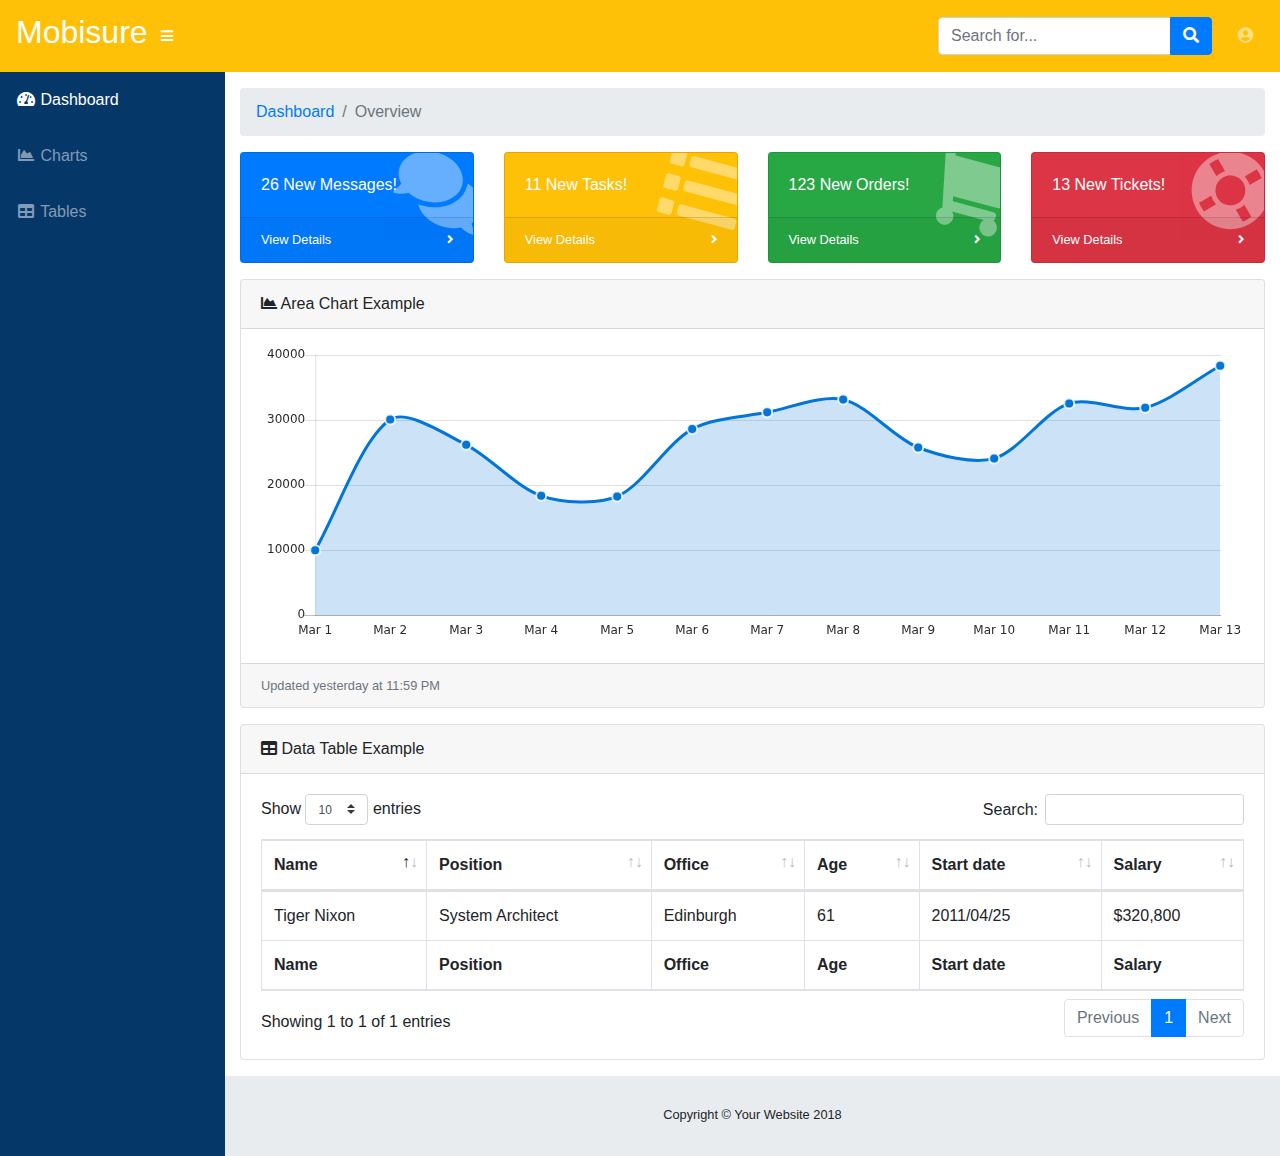
==== commit d4023237: "dashboard fixing" ====
--- a/dashboard/index.html
+++ b/dashboard/index.html
@@ -9,7 +9,7 @@
     <meta name="description" content="">
     <meta name="author" content="">
 
-    <title>AfyaSasa - Dashboard</title>
+    <title>Mobisure - Dashboard</title>
     <link href="../ui/css/bootstrap.min.css" rel="stylesheet">
     <link href="../ui/css/fontawesome-free/css/all.min.css" rel="stylesheet" type="text/css">
     <link href="../ui/vendor/datatables/dataTables.bootstrap4.css" rel="stylesheet">
@@ -19,9 +19,9 @@
 
   <body id="page-top">
 
-    <nav class="navbar navbar-expand navbar-dark bg-primary static-top">
-
-      <a class="navbar-brand mr-1" href="index.html">Afyasasa</a>
+    <nav class="navbar navbar-expand navbar-dark bg-warning static-top">
+
+      <a class="navbar-brand mr-1" href="index.html"><h2>Mobisure</h2></a>
 
       <button class="btn btn-link btn-sm text-white order-1 order-sm-0" id="sidebarToggle" href="#">
         <i class="fas fa-bars"></i>
@@ -66,22 +66,6 @@
             <span>Dashboard</span>
           </a>
         </li>
-        <!--<li class="nav-item dropdown">
-          <a class="nav-link dropdown-toggle" href="#" id="pagesDropdown" role="button" data-toggle="dropdown" aria-haspopup="true" aria-expanded="false">
-            <i class="fas fa-fw fa-folder"></i>
-            <span>Pages</span>
-          </a>
-          <div class="dropdown-menu" aria-labelledby="pagesDropdown">
-            <h6 class="dropdown-header">Login Screens:</h6>
-            <a class="dropdown-item" href="login.html">Login</a>
-            <a class="dropdown-item" href="register.html">Register</a>
-            <a class="dropdown-item" href="forgot-password.html">Forgot Password</a>
-            <div class="dropdown-divider"></div>
-            <h6 class="dropdown-header">Other Pages:</h6>
-            <a class="dropdown-item" href="404.html">404 Page</a>
-            <a class="dropdown-item" href="blank.html">Blank Page</a>
-          </div>
-        </li>-->
         <li class="nav-item">
           <a class="nav-link" href="charts.html">
             <i class="fas fa-fw fa-chart-area"></i>
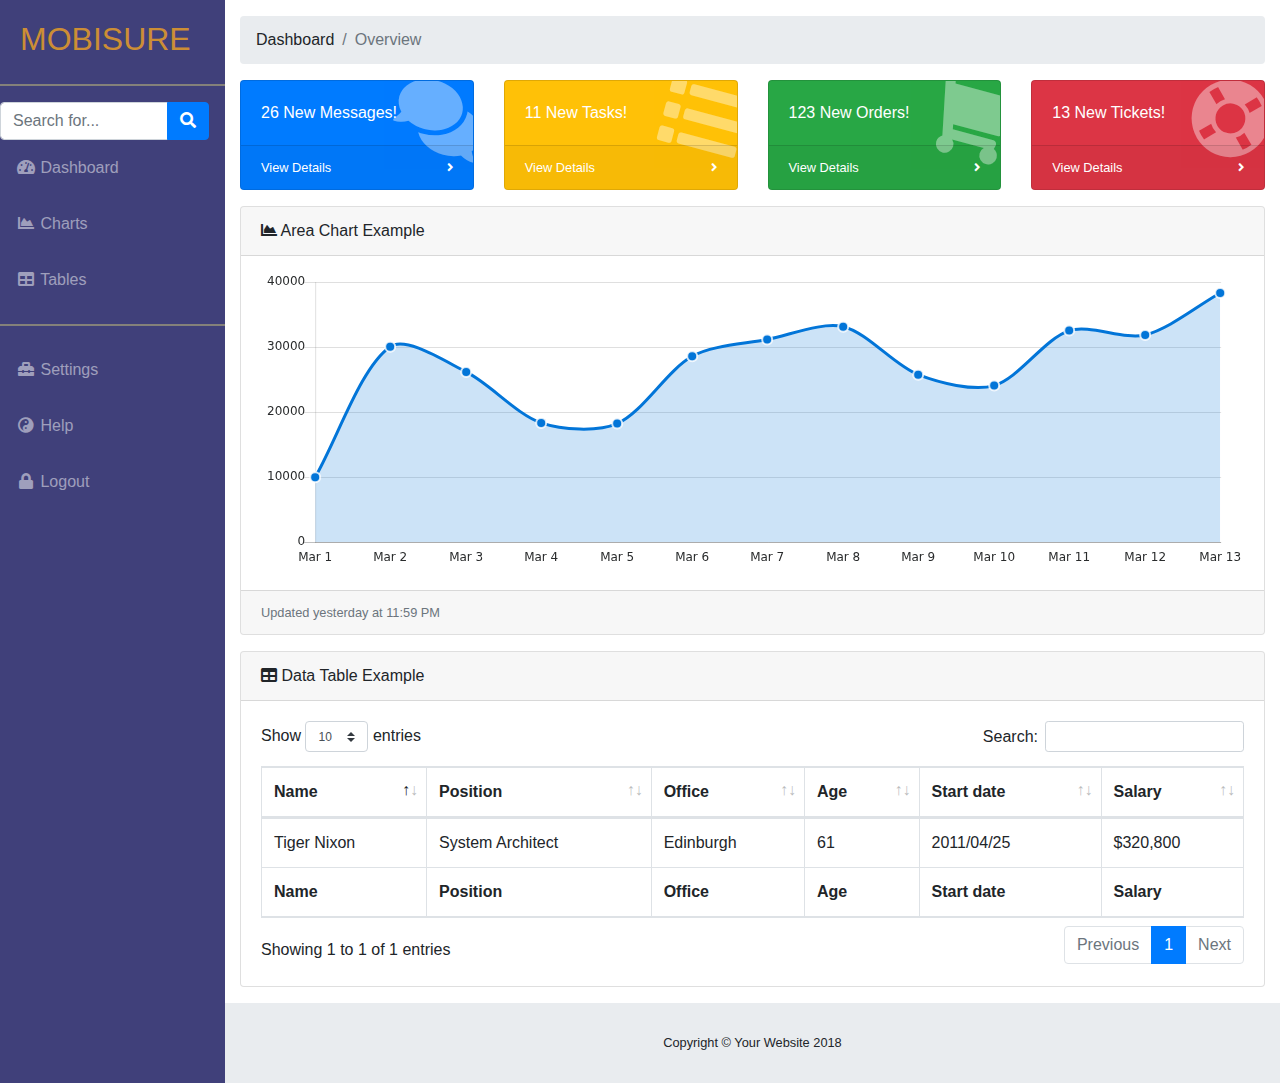
==== commit c26acad8: "dashboard" ====
--- a/dashboard/index.html
+++ b/dashboard/index.html
@@ -17,7 +17,7 @@
 
   </head>
 
-  <body id="page-top">
+ <!-- <body id="page-top">
 
     <nav class="navbar navbar-expand navbar-dark bg-warning static-top">
 
@@ -27,7 +27,7 @@
         <i class="fas fa-bars"></i>
       </button>
 
-      <!-- Navbar Search -->
+      <!-- Navbar Search 
       <form class="d-none d-md-inline-block form-inline ml-auto mr-0 mr-md-3 my-2 my-md-0">
         <div class="input-group">
           <input type="text" class="form-control" placeholder="Search for..." aria-label="Search" aria-describedby="basic-addon2">
@@ -39,7 +39,7 @@
         </div>
       </form>
 
-      <!-- Navbar -->
+      <!-- Navbar 
       <ul class="navbar-nav ml-auto ml-md-0">
         <li class="nav-item dropdown no-arrow">
           <a class="nav-link dropdown-toggle" href="#" id="userDropdown" role="button" data-toggle="dropdown" aria-haspopup="true" aria-expanded="false">
@@ -54,12 +54,29 @@
         </li>
       </ul>
 
-    </nav>
+    </nav>-->
 
     <div id="wrapper">
 
       <!-- Sidebar -->
       <ul class="sidebar navbar-nav">
+        <li class="nav-item">
+          <h2>MOBISURE</h2>
+          <hr>
+        </li>
+        <li>
+          <form class="d-none d-md-inline-block form-inline ml-auto mr-0 mr-md-3 my-2 my-md-0">
+              <div class="input-group">
+             
+                <input type="text" class="form-control" placeholder="Search for..." aria-label="Search" aria-describedby="basic-addon2">
+                <div class="input-group-append">
+                  <button class="btn btn-primary" type="button">
+                    <i class="fas fa-search"></i>
+                  </button>
+                </div>
+              </div>
+            </form>
+        </li>
         <li class="nav-item active">
           <a class="nav-link" href="index.html">
             <i class="fas fa-fw fa-tachometer-alt"></i>
@@ -69,12 +86,33 @@
         <li class="nav-item">
           <a class="nav-link" href="charts.html">
             <i class="fas fa-fw fa-chart-area"></i>
-            <span>Charts</span></a>
+            <span>Charts</span>
+          </a>
         </li>
         <li class="nav-item">
           <a class="nav-link" href="tables.html">
             <i class="fas fa-fw fa-table"></i>
-            <span>Tables</span></a>
+            <span>Tables</span>
+          </a>
+            <hr class="new">
+        </li>
+        <li class="nav-item">
+          <a class="nav-link" href="#">
+            <i class="fas fa-fw fa-toolbox"></i>
+            <span>Settings</span>
+          </a>
+        </li>
+        <li class="nav-item">
+            <a class="nav-link" href="#">
+              <i class="fas fa-fw fa-yin-yang"></i>
+              <span>Help</span>
+            </a>
+          </li>
+        <li class="nav-item">
+          <a class="nav-link" href ="#" data-toggle="modal" data-target="#logoutModal">
+            <i class="fas fa-fw fa-lock"></i>
+            <span>Logout</span>
+          </a>
         </li>
       </ul>
 
@@ -85,7 +123,7 @@
           <!-- Breadcrumbs-->
           <ol class="breadcrumb">
             <li class="breadcrumb-item">
-              <a href="#">Dashboard</a>
+              <a>Dashboard</a>
             </li>
             <li class="breadcrumb-item active">Overview</li>
           </ol>
@@ -248,7 +286,7 @@
           <div class="modal-body">Select "Logout" below if you are ready to end your current session.</div>
           <div class="modal-footer">
             <button class="btn btn-secondary" type="button" data-dismiss="modal">Cancel</button>
-            <a class="btn btn-primary" href="../auth/login.html">Logout</a>
+            <a class="btn btn-primary" href="/index.html">Logout</a>
           </div>
         </div>
       </div>
--- a/ui/css/sb-admin.css
+++ b/ui/css/sb-admin.css
@@ -57,7 +57,7 @@
 }
 
 .scroll-to-top:hover {
-  background: #343a40;
+  background: #f1c40f;
 }
 
 .scroll-to-top i {
@@ -80,54 +80,9 @@
   z-index: 1;
 }
 
-.navbar-nav .form-inline .input-group {
-  width: 100%;
-}
-
-.navbar-nav .nav-item.active .nav-link {
-  color: #fff;
-}
-
-.navbar-nav .nav-item.dropdown .dropdown-toggle::after {
-  width: 1rem;
-  text-align: center;
-  float: right;
-  vertical-align: 0;
-  border: 0;
-  font-weight: 900;
-  content: '\f105';
-  font-family: 'Font Awesome 5 Free';
-}
-
-.navbar-nav .nav-item.dropdown.show .dropdown-toggle::after {
-  content: '\f107';
-}
-
-.navbar-nav .nav-item.dropdown.no-arrow .dropdown-toggle::after {
-  display: none;
-}
-
-.navbar-nav .nav-item .nav-link:focus {
-  outline: none;
-}
-
-.navbar-nav .nav-item .nav-link .badge {
-  position: absolute;
-  margin-left: 0.75rem;
-  top: 0.3rem;
-  font-weight: 400;
-  font-size: 0.5rem;
-}
-
-@media (min-width: 768px) {
-  .navbar-nav .form-inline .input-group {
-    width: auto;
-  }
-}
-
 .sidebar {
   width: 90px !important;
-  background-color: #053769;
+  background-color: #40407a;
   min-height: calc(100vh - 56px);
 }
 
@@ -274,6 +229,7 @@
   --input-padding-y: 0.75rem;
 }
 
+/*login page */
 .card-login {
   max-width: 25rem;
 }
@@ -368,3 +324,11 @@
     width: calc(100% - 90px);
   }
 }
+.sidebar h2{
+  color: #cc8e35;
+  margin: 10px;
+  padding: 10px;
+}
+.sidebar hr{
+  border: 1px solid #84817a;
+}
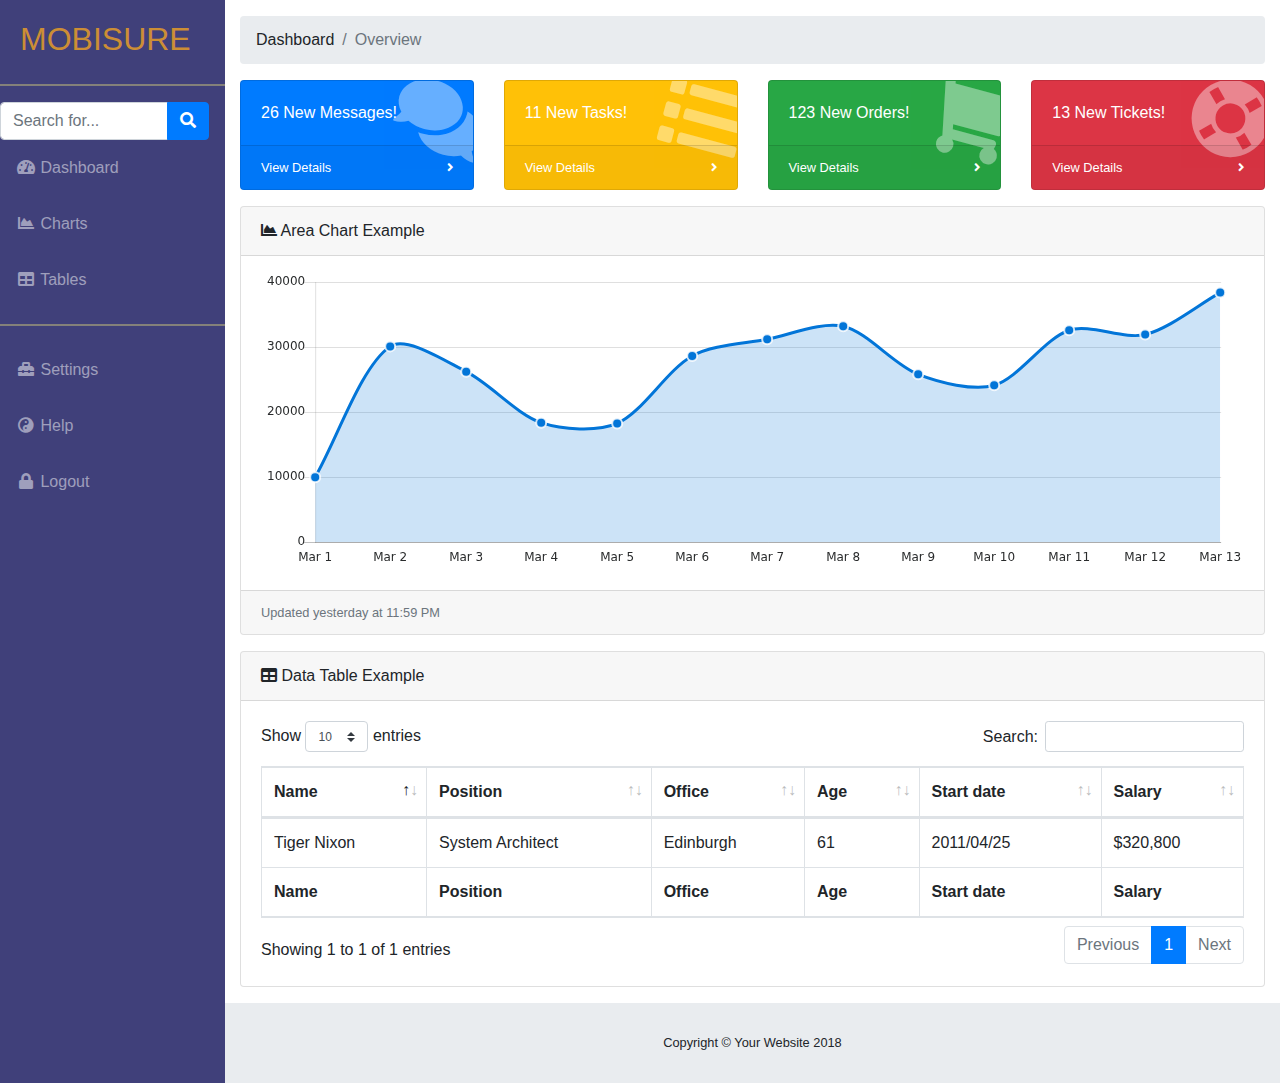
==== commit 69e6f63e: "landing page" ====
--- a/dashboard/index.html
+++ b/dashboard/index.html
@@ -286,7 +286,7 @@
           <div class="modal-body">Select "Logout" below if you are ready to end your current session.</div>
           <div class="modal-footer">
             <button class="btn btn-secondary" type="button" data-dismiss="modal">Cancel</button>
-            <a class="btn btn-primary" href="/index.html">Logout</a>
+            <a class="btn btn-primary" href="../mobisure/index.html">Logout</a>
           </div>
         </div>
       </div>
--- a/ui/css/sb-admin.css
+++ b/ui/css/sb-admin.css
@@ -230,14 +230,27 @@
 }
 
 /*login page */
+#authpage{
+  background-image: url("../image/erik-witsoe.jpg");
+  background-repeat: no-repeat;
+  background-size: cover;
+}
 .card-login {
   max-width: 25rem;
-}
-
+  background: #40407aad;
+  color:#ffdd59;
+}
+.card-login a{
+  color:#ffdd59;
+}
 .card-register {
   max-width: 40rem;
-}
-
+  background: #40407aad;
+  color:#ffdd59;
+}
+.card-register a{
+color: #ffdd59;
+}
 .form-label-group {
   position: relative;
 }
